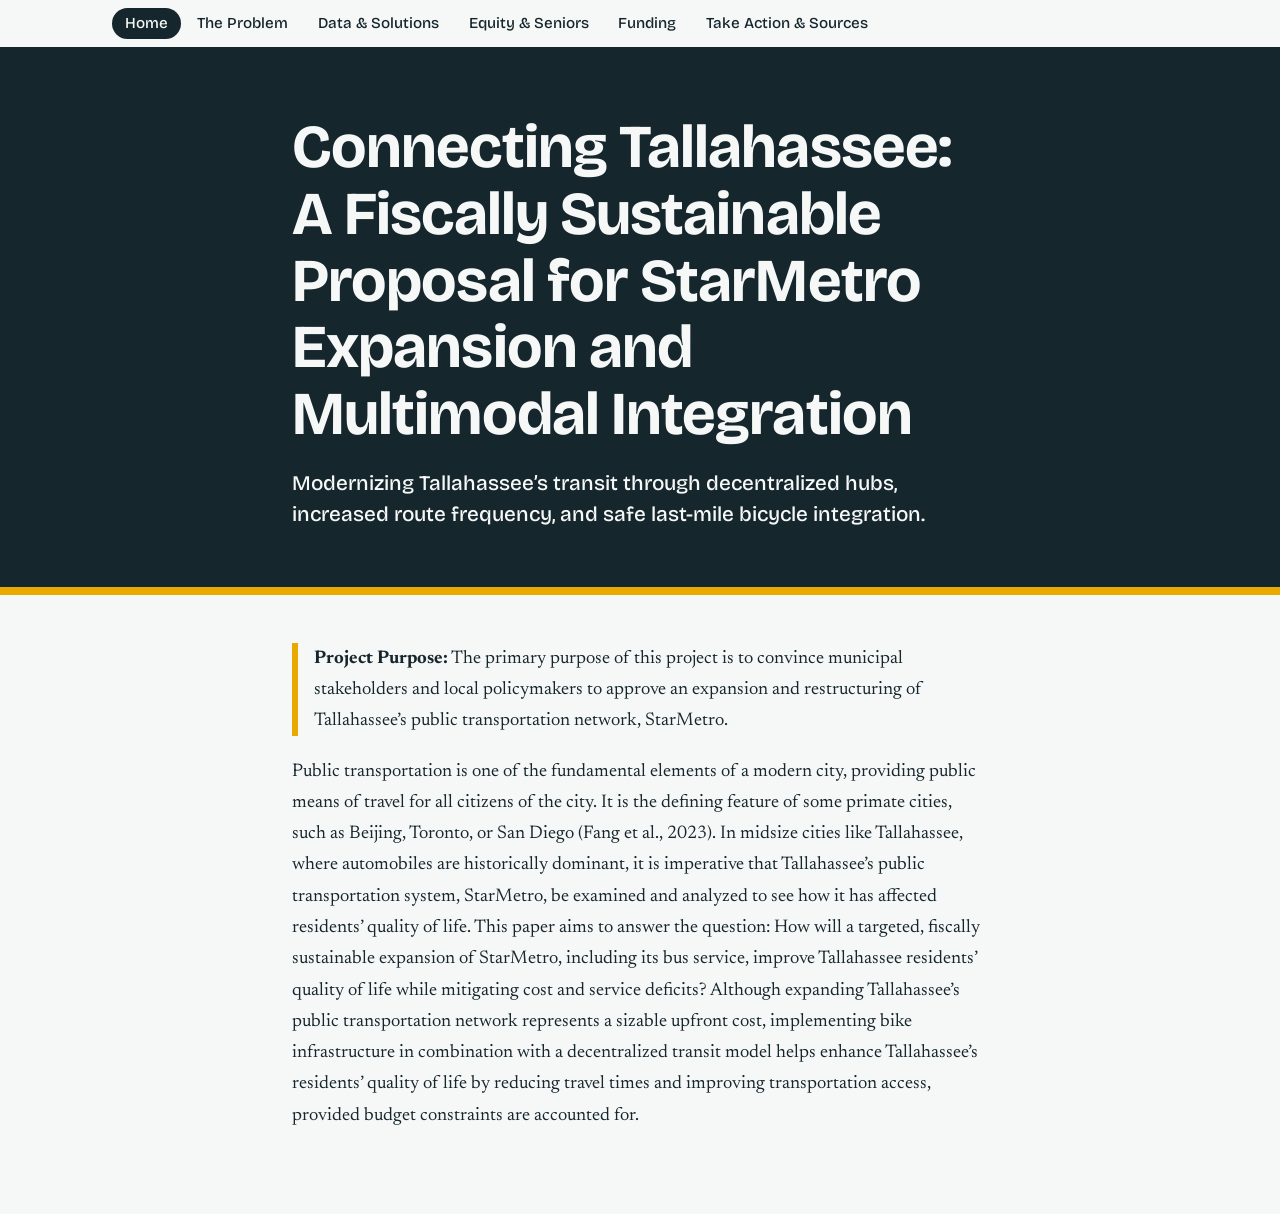
==== index.html @ 4a91e775 "Add files via upload" ====
<!DOCTYPE html>
<html lang="en"><head><meta charset="utf-8"><meta name="viewport" content="width=device-width, initial-scale=1">
<title>Home / Overview | Connecting Tallahassee</title>
<link href="https://fonts.googleapis.com/css2?family=Bricolage+Grotesque:wght@500;700&family=Newsreader:ital,opsz,wght@0,6..72,400;0,6..72,600;1,6..72,400&display=swap" rel="stylesheet">
<link rel="stylesheet" href="style.css"></head><body>
<a class="skip" href="#main">Skip to content</a>
<nav aria-label="Main"><ul><li><a href="index.html" aria-current="page">Home</a></li><li><a href="problem.html">The Problem</a></li><li><a href="solutions.html">Data &amp; Solutions</a></li><li><a href="equity.html">Equity &amp; Seniors</a></li><li><a href="funding.html">Funding</a></li><li><a href="action.html">Take Action &amp; Sources</a></li></ul></nav>
<header class="hero"><div class="wrap"><h1>Connecting Tallahassee: A Fiscally Sustainable Proposal for StarMetro Expansion and Multimodal Integration</h1>
<p>Modernizing Tallahassee’s transit through decentralized hubs, increased route frequency, and safe last-mile bicycle integration.</p></div></header><main id="main"><div class="wrap"><p class="lead"><b>Project Purpose:</b> The primary purpose of this project is to convince municipal stakeholders and local policymakers to approve an expansion and restructuring of Tallahassee’s public transportation network, StarMetro.</p><p>Public transportation is one of the fundamental elements of a modern city, providing public means of travel for all citizens of the city. It is the defining feature of some primate cities, such as Beijing, Toronto, or San Diego (Fang et al., 2023). In midsize cities like Tallahassee, where automobiles are historically dominant, it is imperative that Tallahassee’s public transportation system, StarMetro, be examined and analyzed to see how it has affected residents’ quality of life. This paper aims to answer the question: How will a targeted, fiscally sustainable expansion of StarMetro, including its bus service, improve Tallahassee residents’ quality of life while mitigating cost and service deficits? Although expanding Tallahassee’s public transportation network represents a sizable upfront cost, implementing bike infrastructure in combination with a decentralized transit model helps enhance Tallahassee’s residents’ quality of life by reducing travel times and improving transportation access, provided budget constraints are accounted for.</p></div></main>
</body></html>
---- style.css ----
:root{--ink:#16262d;--paper:#f6f8f7;--panel:#e8efee;--teal:#0b7a82;--gold:#e9a900;--muted:#4d6068;--line:#c5d2d0;
--head:"Bricolage Grotesque","Trebuchet MS",system-ui,sans-serif;--body:"Newsreader",Georgia,"Times New Roman",serif}
@media (prefers-color-scheme:dark){:root{--ink:#e8f0ef;--paper:#0f1c21;--panel:#172a31;--teal:#4cc3cb;--gold:#f2bf2e;--muted:#a3b7bc;--line:#2b434b}}
*{box-sizing:border-box}
body{margin:0;background:var(--paper);color:var(--ink);font:1.15rem/1.7 var(--body)}
a{color:var(--teal)}
a:focus-visible{outline:3px solid var(--gold);outline-offset:3px}
.skip{position:absolute;left:-999px}.skip:focus{left:1rem;top:1rem;background:var(--gold);color:#16262d;padding:.5rem 1rem;z-index:20}
nav{position:sticky;top:0;z-index:10;background:var(--paper);border-bottom:3px solid var(--ink)}
nav ul{display:flex;gap:.25rem;list-style:none;margin:0 auto;padding:.5rem 1rem;max-width:68rem;overflow-x:auto}
nav a{font:500 .95rem var(--head);color:var(--ink);text-decoration:none;padding:.4rem .8rem;border-radius:2rem;white-space:nowrap;display:block}
nav a:hover{background:var(--panel)}
nav a[aria-current="page"]{background:var(--ink);color:var(--paper)}
.wrap{max-width:46rem;margin:0 auto;padding:0 1.25rem}
h1,h2{font-family:var(--head);line-height:1.1;margin:0 0 1.25rem;letter-spacing:-.015em}
h1{font-size:clamp(2rem,5vw,3.2rem)}
h2{font-size:clamp(1.4rem,3vw,1.9rem);font-weight:500;color:var(--muted)}
.hero{background:var(--ink);color:var(--paper);padding:4rem 0 3.5rem;border-bottom:8px solid var(--gold)}
.hero h1{font-size:clamp(2.2rem,5.5vw,3.8rem)}
.hero p{font:500 1.3rem/1.5 var(--head);margin:0;max-width:40rem}
main{padding:3rem 0 4rem}
main p{margin:0 0 1.2rem}
.lead{border-left:6px solid var(--gold);padding-left:1rem}
ol.refs{padding-left:1.2rem}ol.refs li{margin-bottom:1rem;overflow-wrap:anywhere}
hr{border:0;border-top:1px solid var(--line);margin:3rem 0}
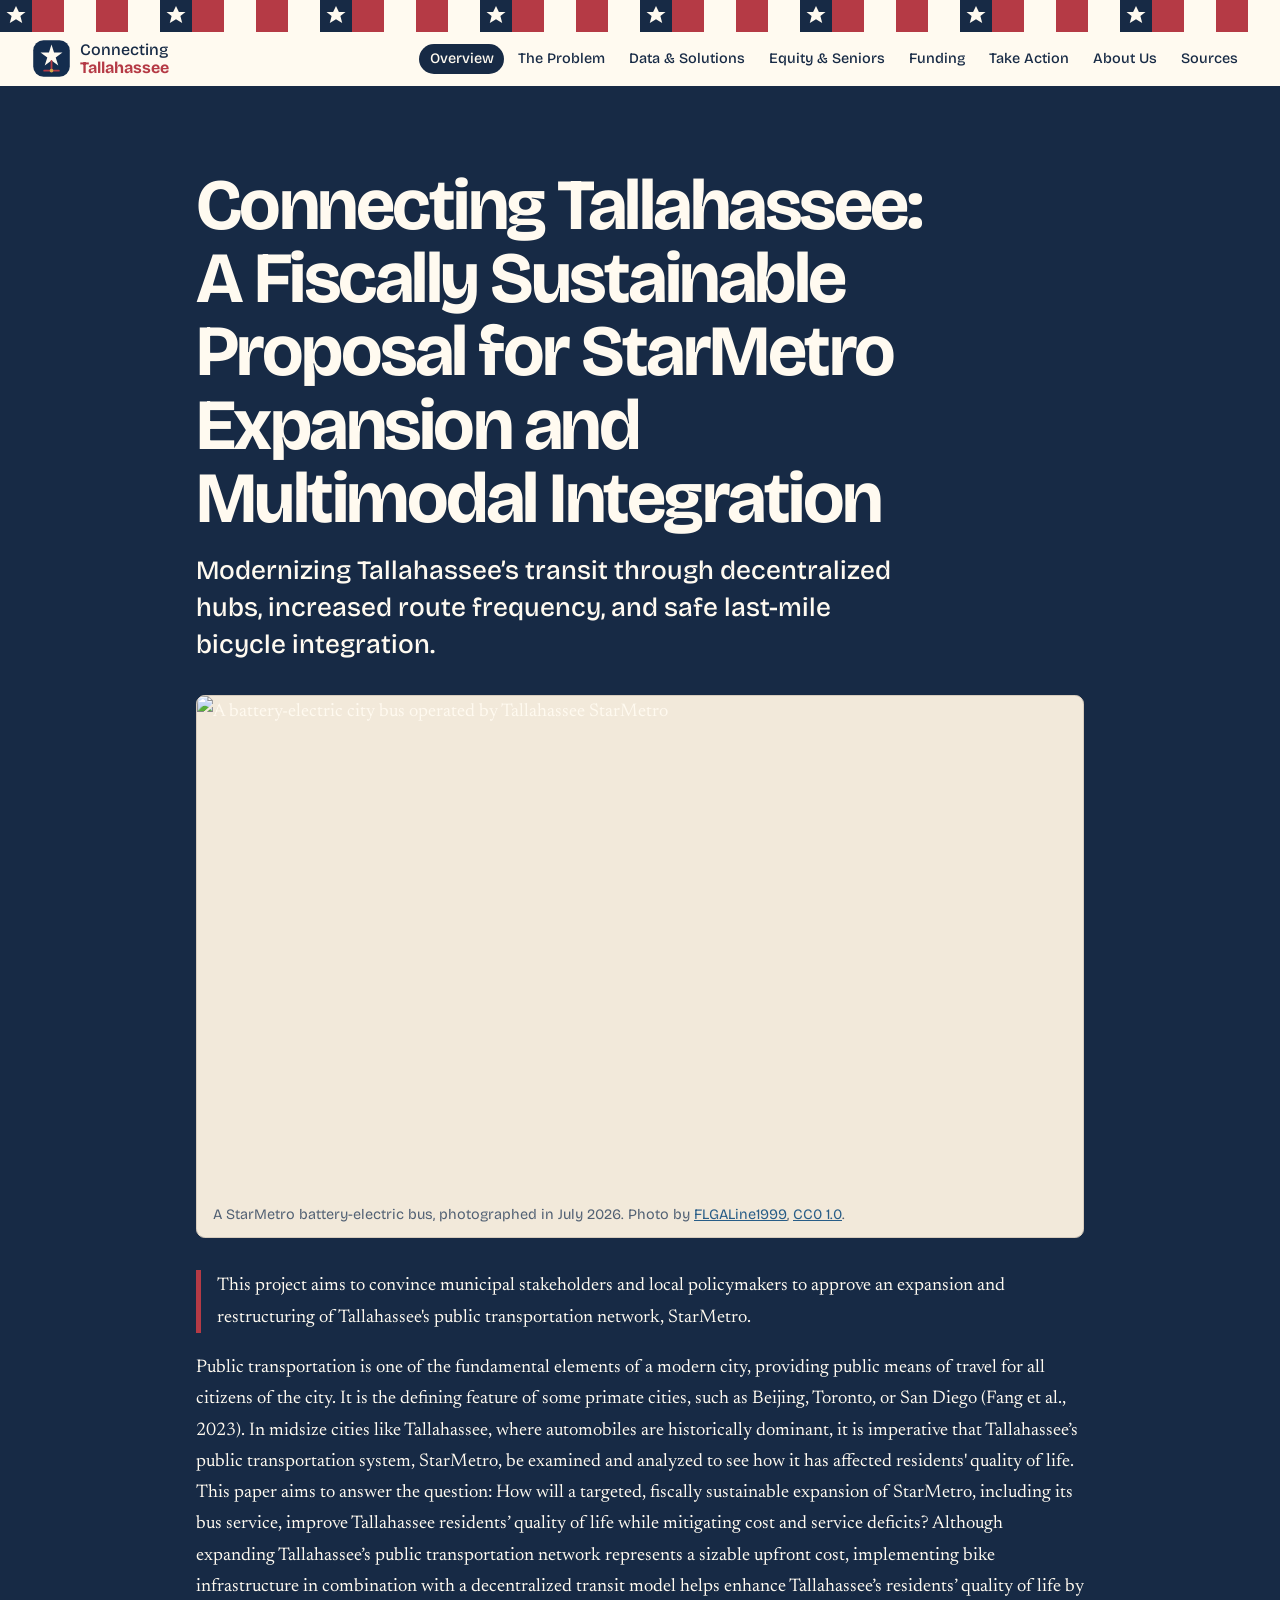
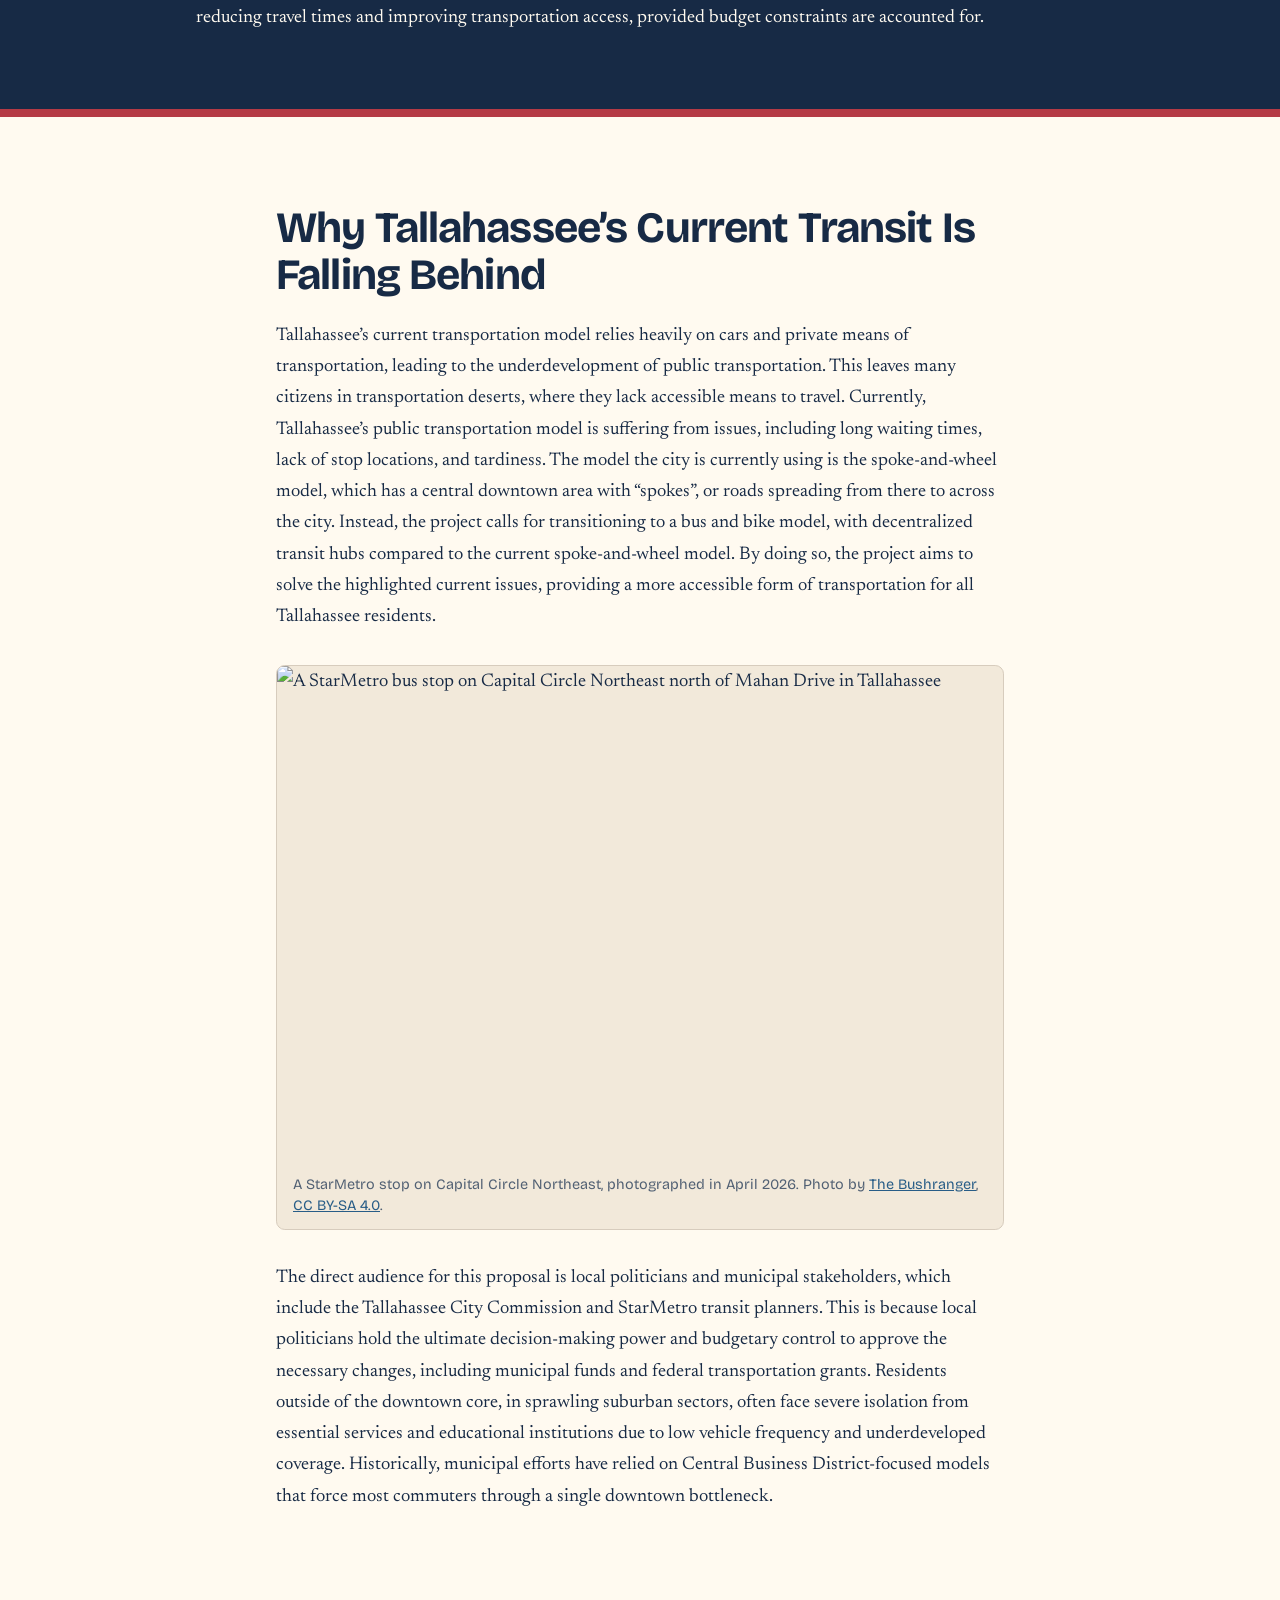
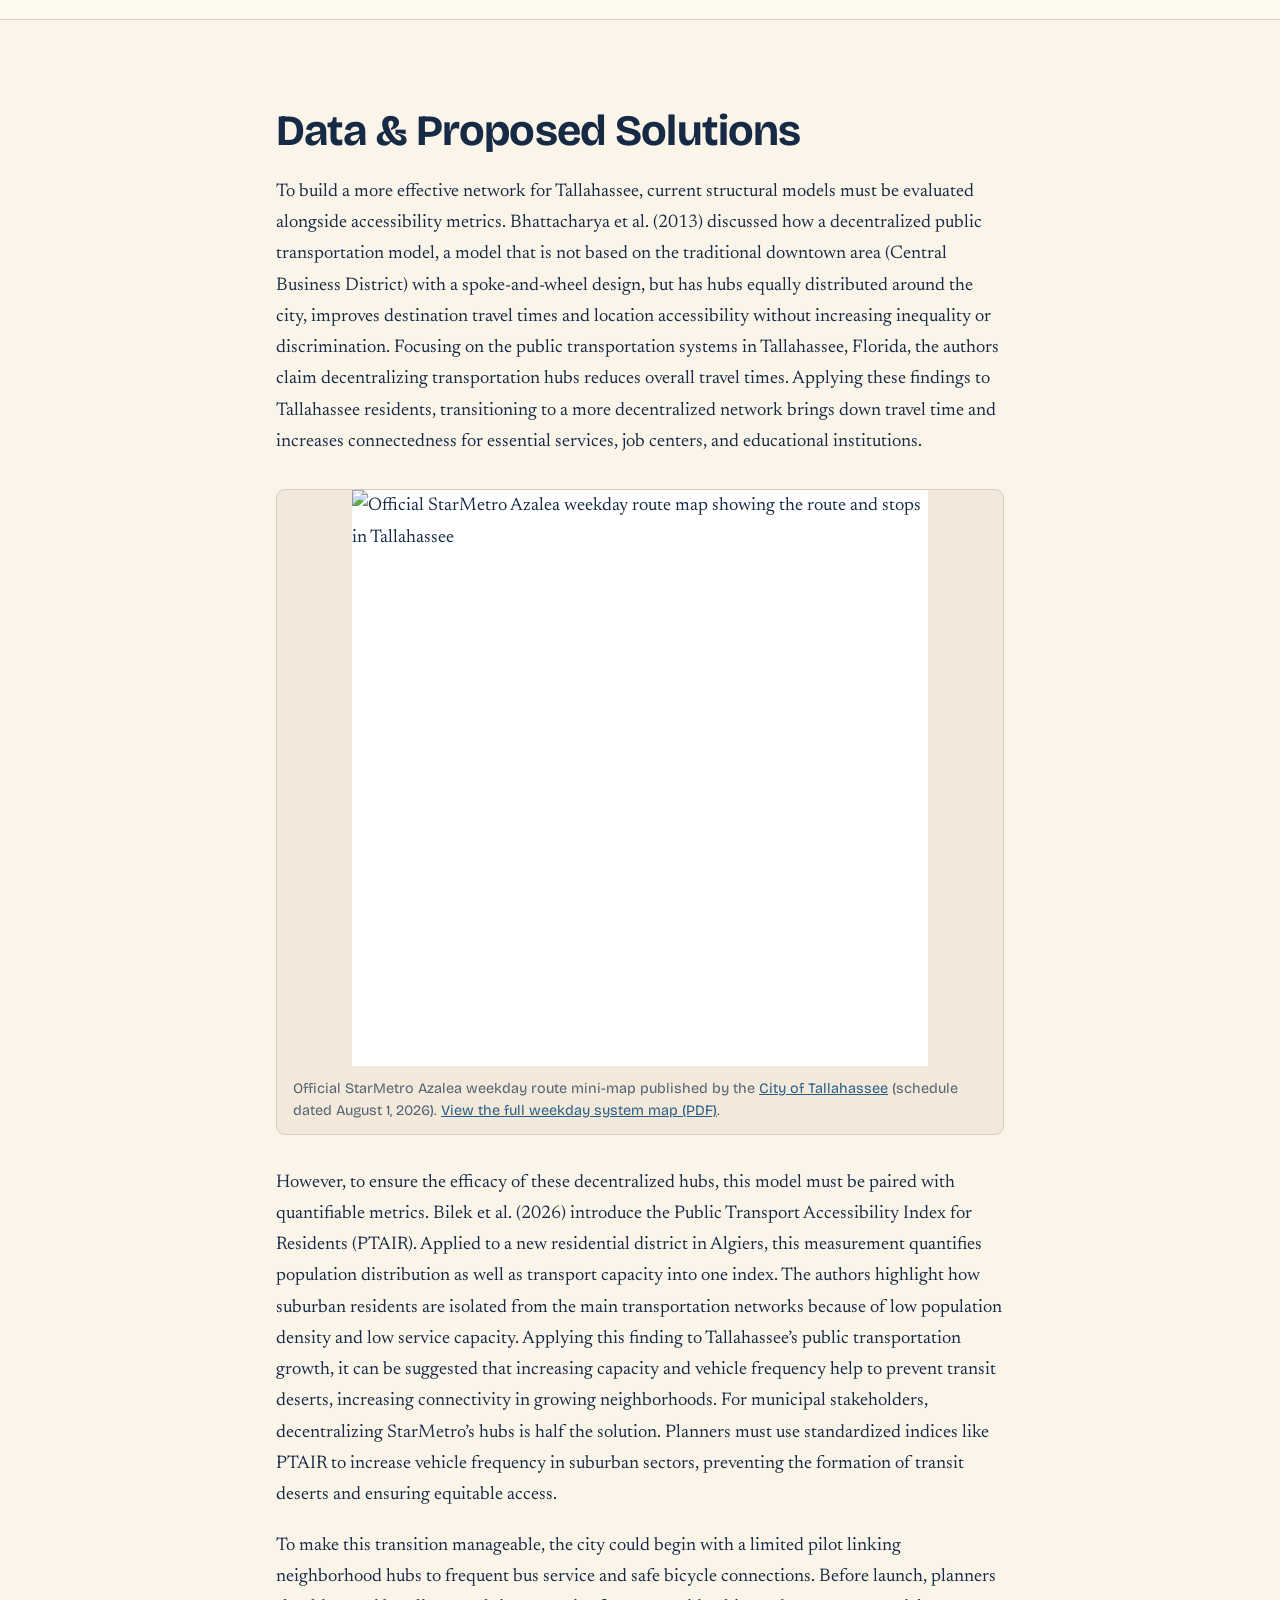
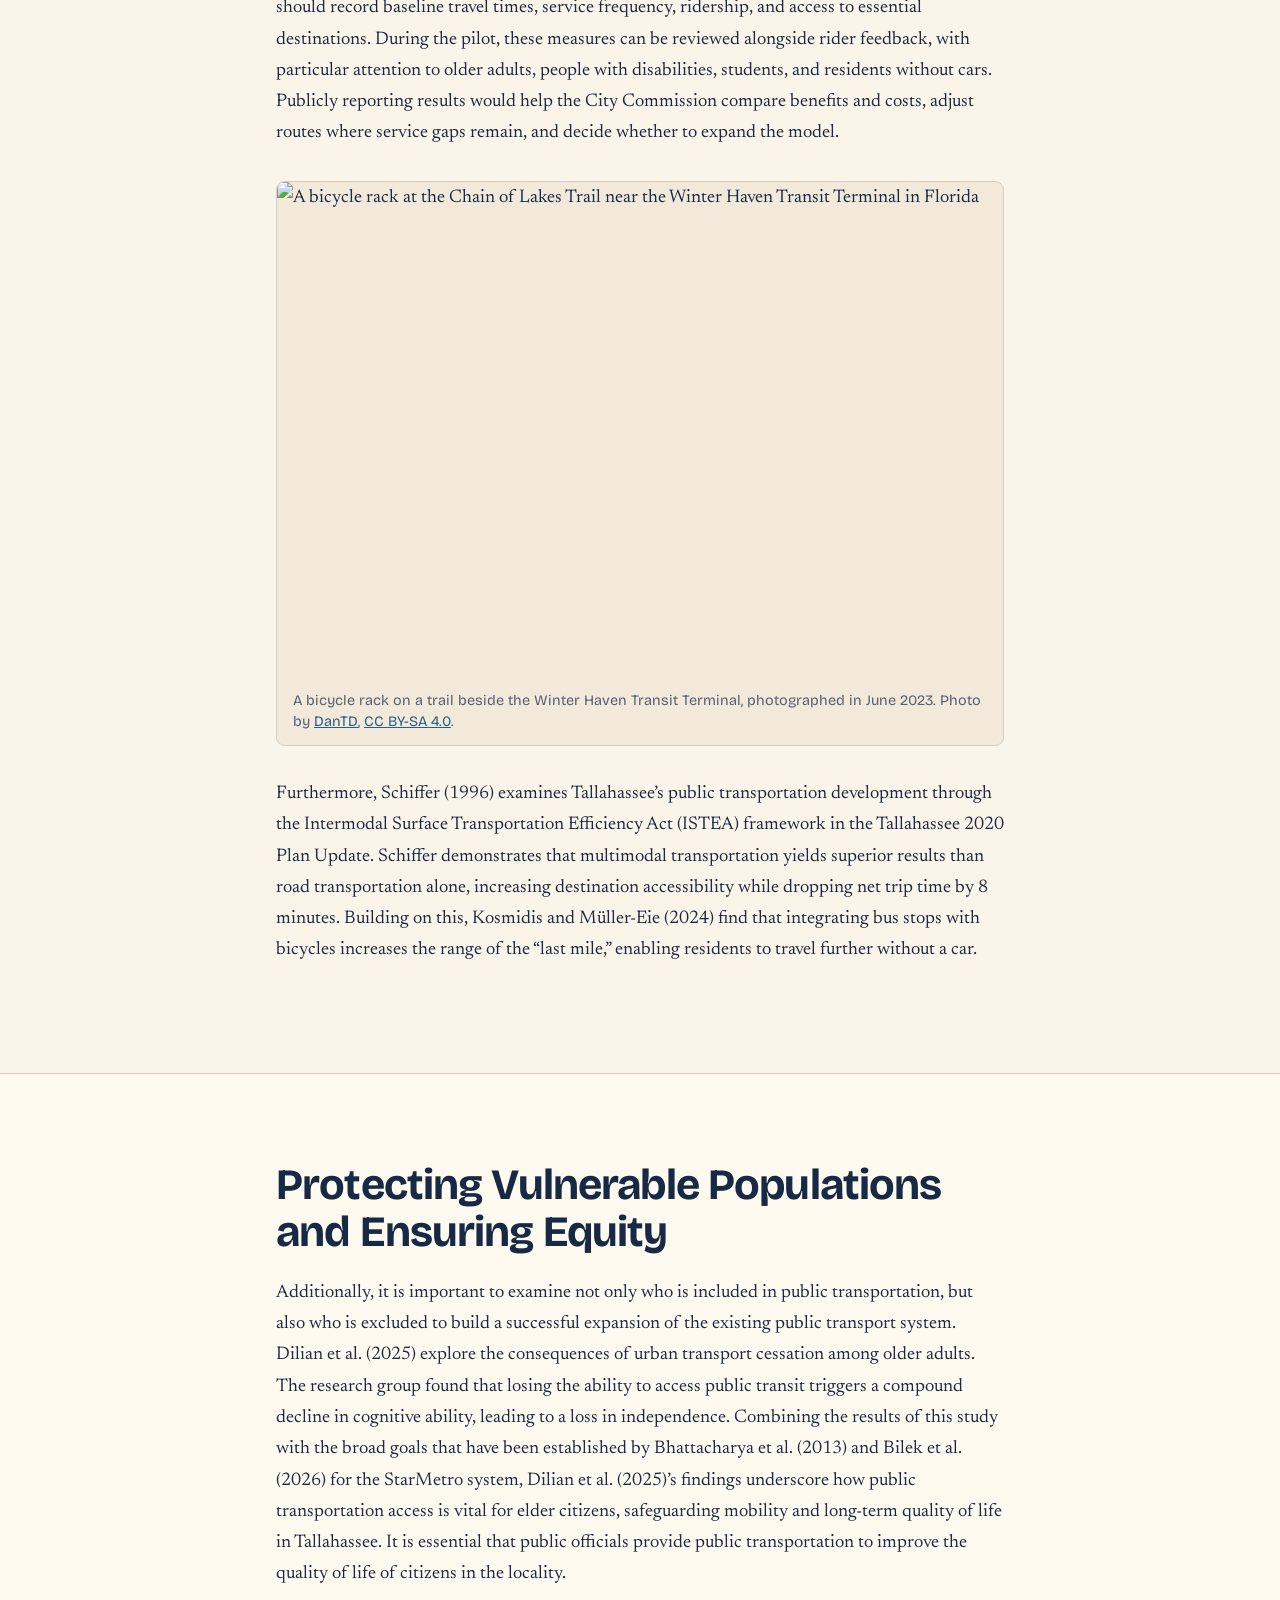
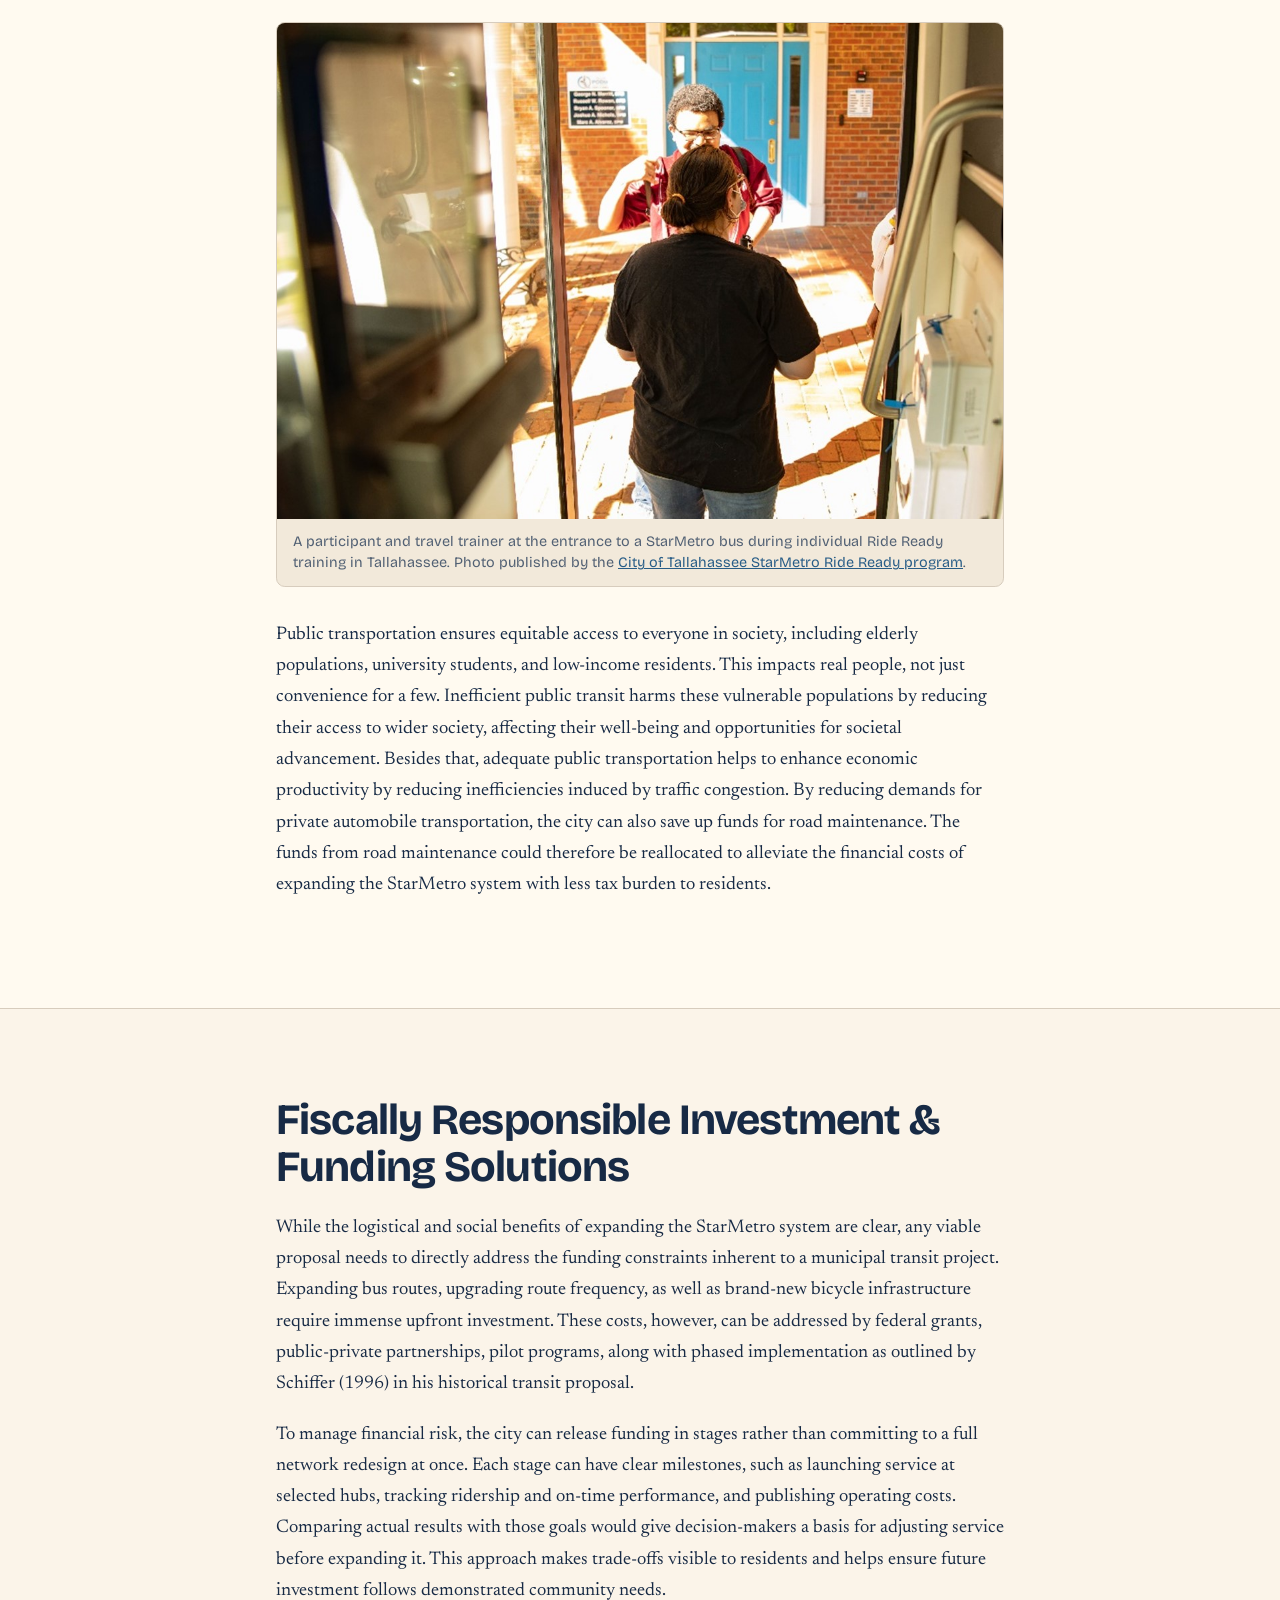
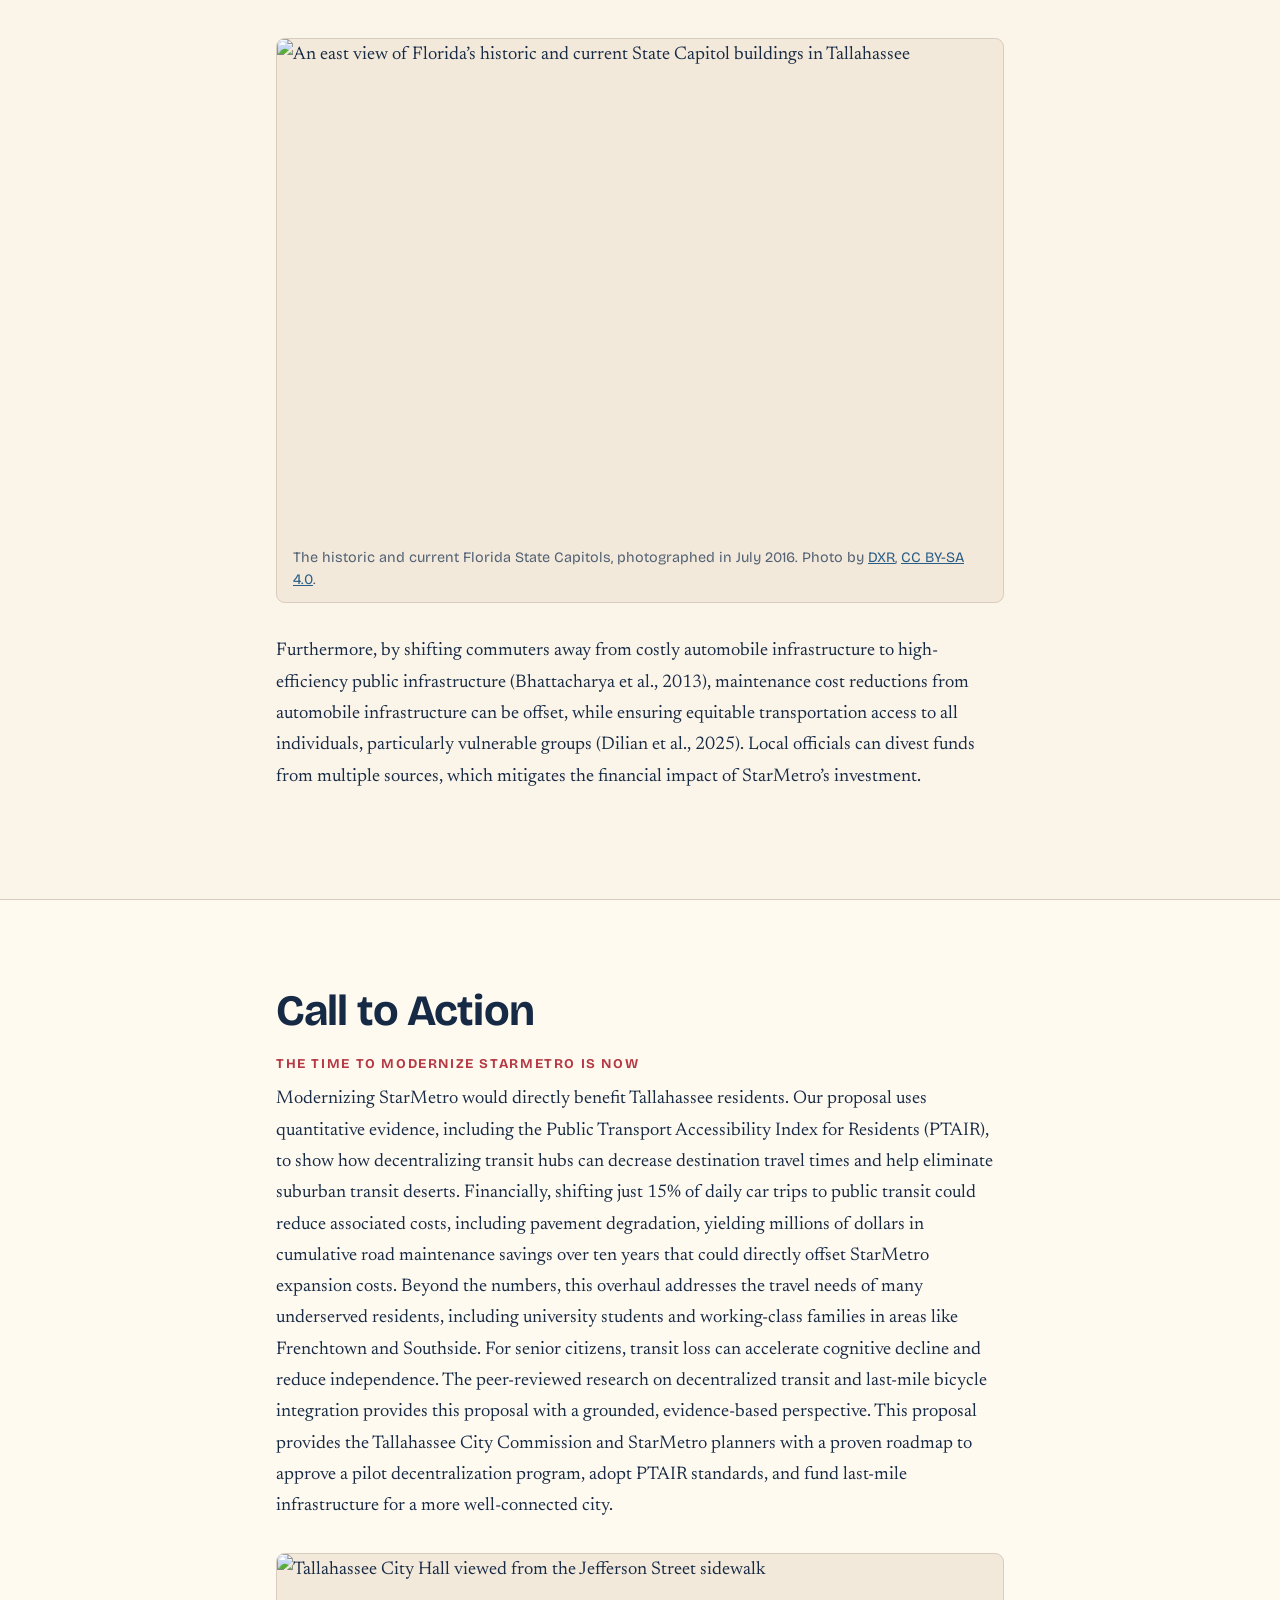
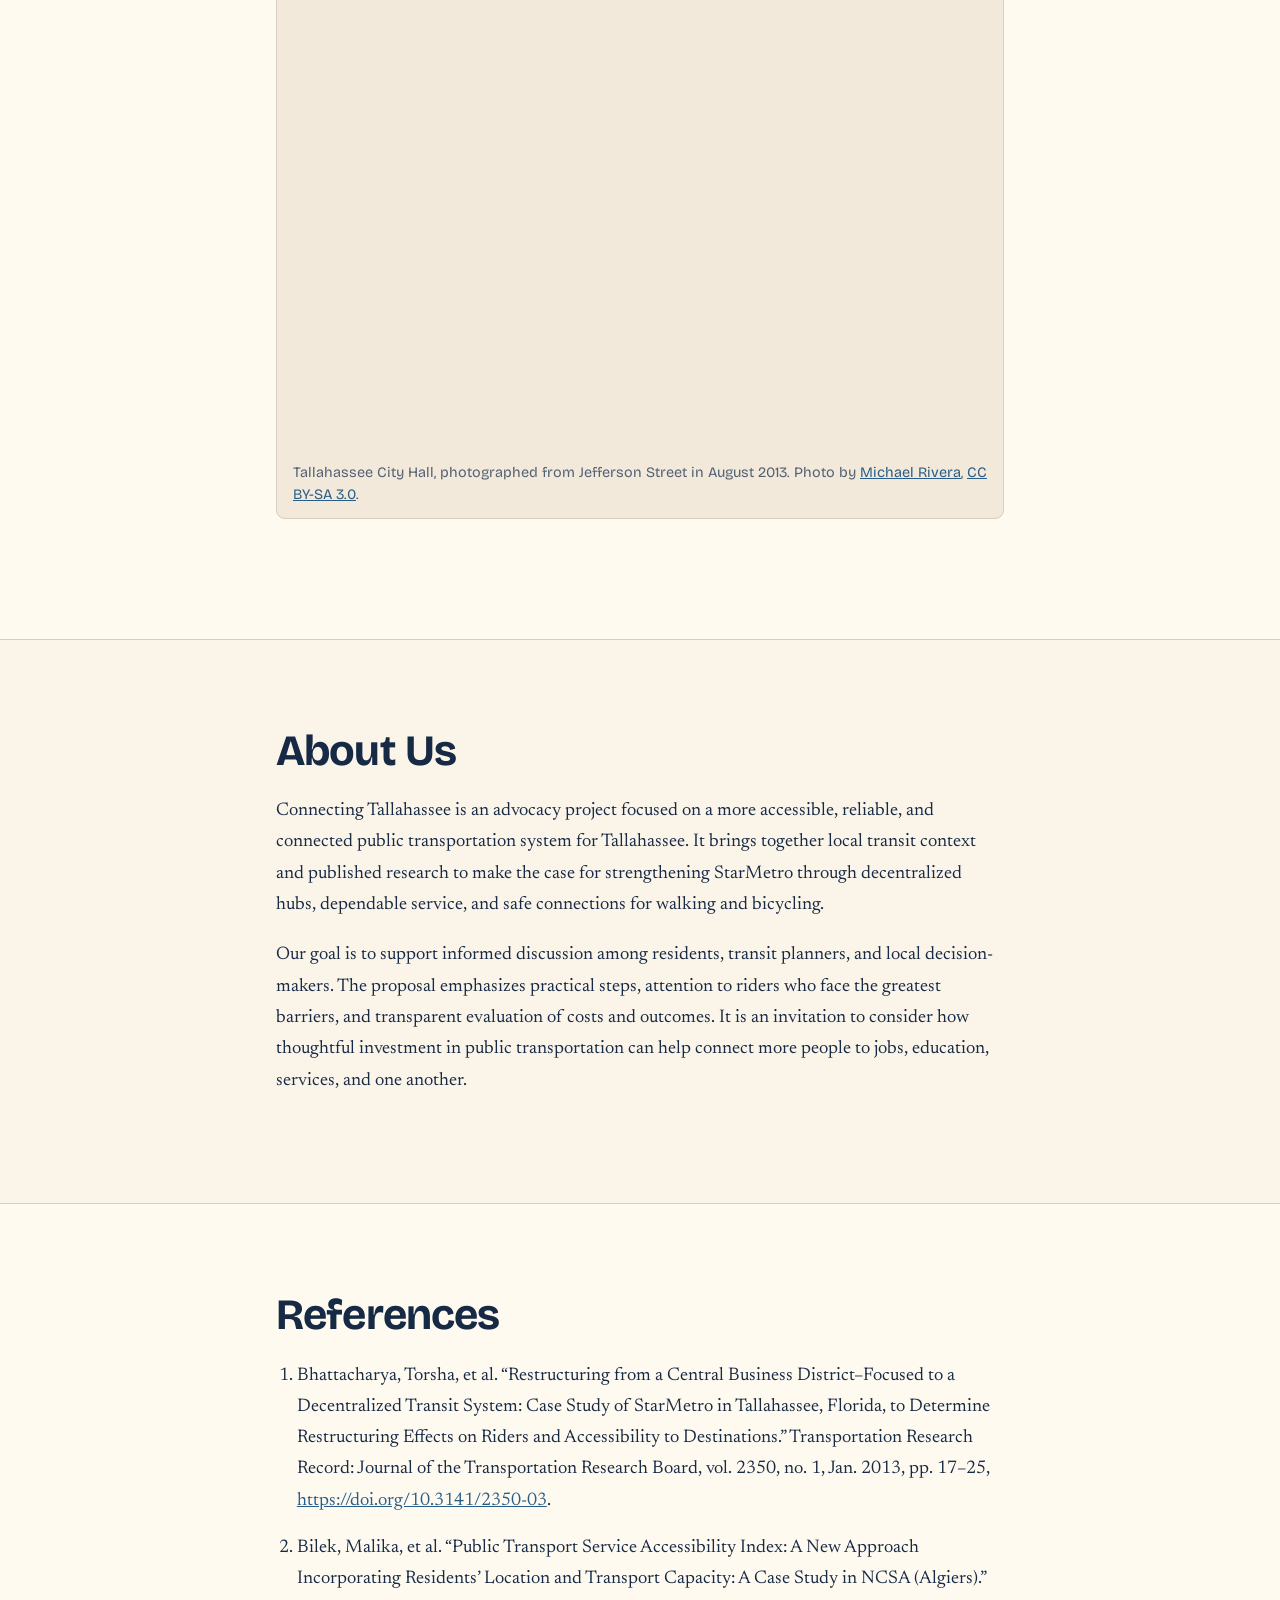
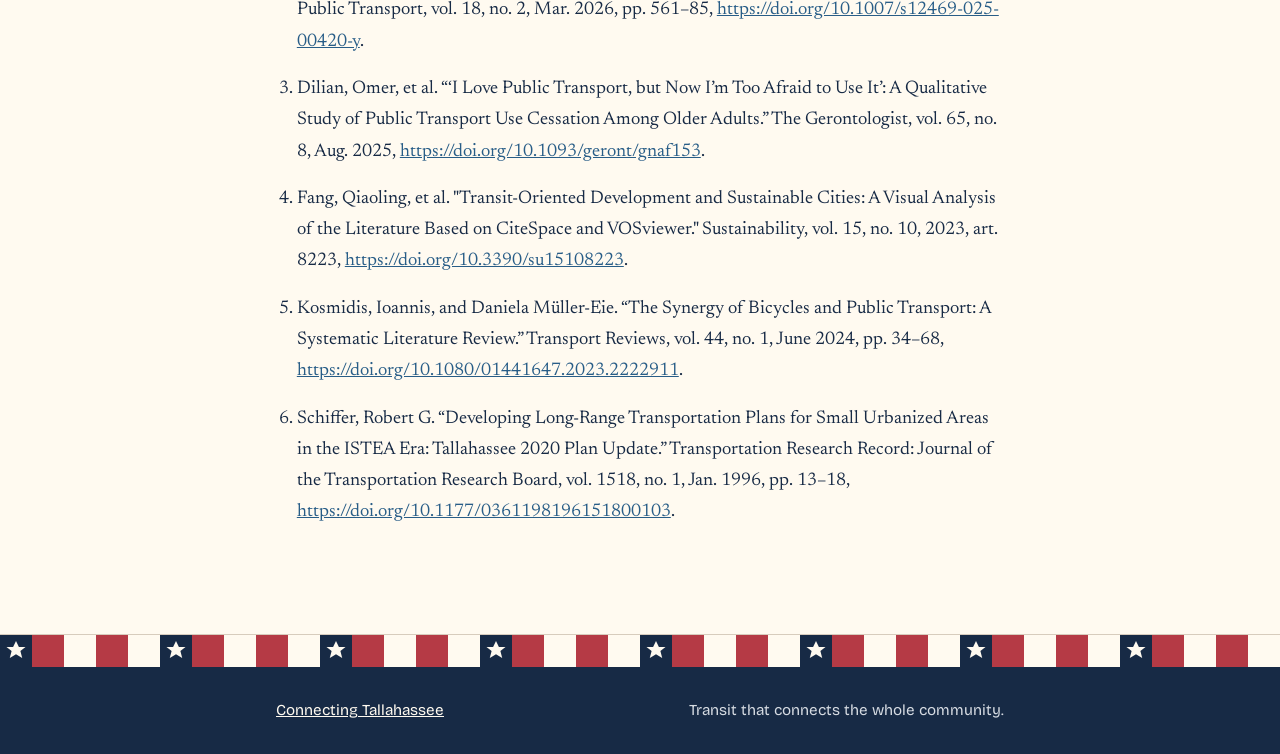
==== commit fa7715df: "Add files via upload" ====
--- a/index.html
+++ b/index.html
@@ -1,10 +1,129 @@
-<!DOCTYPE html>
-<html lang="en"><head><meta charset="utf-8"><meta name="viewport" content="width=device-width, initial-scale=1">
-<title>Home / Overview | Connecting Tallahassee</title>
-<link href="https://fonts.googleapis.com/css2?family=Bricolage+Grotesque:wght@500;700&family=Newsreader:ital,opsz,wght@0,6..72,400;0,6..72,600;1,6..72,400&display=swap" rel="stylesheet">
-<link rel="stylesheet" href="style.css"></head><body>
-<a class="skip" href="#main">Skip to content</a>
-<nav aria-label="Main"><ul><li><a href="index.html" aria-current="page">Home</a></li><li><a href="problem.html">The Problem</a></li><li><a href="solutions.html">Data &amp; Solutions</a></li><li><a href="equity.html">Equity &amp; Seniors</a></li><li><a href="funding.html">Funding</a></li><li><a href="action.html">Take Action &amp; Sources</a></li></ul></nav>
-<header class="hero"><div class="wrap"><h1>Connecting Tallahassee: A Fiscally Sustainable Proposal for StarMetro Expansion and Multimodal Integration</h1>
-<p>Modernizing Tallahassee’s transit through decentralized hubs, increased route frequency, and safe last-mile bicycle integration.</p></div></header><main id="main"><div class="wrap"><p class="lead"><b>Project Purpose:</b> The primary purpose of this project is to convince municipal stakeholders and local policymakers to approve an expansion and restructuring of Tallahassee’s public transportation network, StarMetro.</p><p>Public transportation is one of the fundamental elements of a modern city, providing public means of travel for all citizens of the city. It is the defining feature of some primate cities, such as Beijing, Toronto, or San Diego (Fang et al., 2023). In midsize cities like Tallahassee, where automobiles are historically dominant, it is imperative that Tallahassee’s public transportation system, StarMetro, be examined and analyzed to see how it has affected residents’ quality of life. This paper aims to answer the question: How will a targeted, fiscally sustainable expansion of StarMetro, including its bus service, improve Tallahassee residents’ quality of life while mitigating cost and service deficits? Although expanding Tallahassee’s public transportation network represents a sizable upfront cost, implementing bike infrastructure in combination with a decentralized transit model helps enhance Tallahassee’s residents’ quality of life by reducing travel times and improving transportation access, provided budget constraints are accounted for.</p></div></main>
-</body></html>+<!DOCTYPE html>
+<html lang="en">
+<head>
+<meta charset="utf-8">
+<meta name="viewport" content="width=device-width, initial-scale=1">
+<meta name="theme-color" content="#142d4e">
+<title>Connecting Tallahassee | A Better StarMetro</title>
+<link href="https://fonts.googleapis.com/css2?family=Bricolage+Grotesque:wght@500;700&family=Newsreader:ital,opsz,wght@0,6..72,400;0,6..72,600;1,6..72,400&display=swap" rel="stylesheet">
+<link rel="icon" href="brand-logo.svg" type="image/svg+xml">
+<link rel="stylesheet" href="style.css">
+<script src="site.js" defer></script>
+</head>
+<body>
+<a class="skip" href="#overview">Skip to content</a>
+<div class="patriotic-ribbon" aria-hidden="true"></div>
+<nav class="site-nav" aria-label="Main navigation">
+<a class="brand-link" href="#overview"><img src="brand-logo.svg" alt=""><span>Connecting <b>Tallahassee</b></span></a>
+<ul>
+<li><a href="#overview" aria-current="location">Overview</a></li>
+<li><a href="#problem">The Problem</a></li>
+<li><a href="#solutions">Data &amp; Solutions</a></li>
+<li><a href="#equity">Equity &amp; Seniors</a></li>
+<li><a href="#funding">Funding</a></li>
+<li><a href="#action">Take Action</a></li>
+<li><a href="#about">About Us</a></li>
+<li><a href="#sources">Sources</a></li>
+</ul>
+</nav>
+<header class="hero scroll-section" id="overview" tabindex="-1">
+<div class="wrap hero-content">
+<h1>Connecting Tallahassee: A Fiscally Sustainable Proposal for StarMetro Expansion and Multimodal Integration</h1>
+<p class="hero-subtitle">Modernizing Tallahassee’s transit through decentralized hubs, increased route frequency, and safe last-mile bicycle integration.</p>
+<figure class="transit-photo page-photo hero-photo">
+<img src="https://thumb.wikimedia.org/wikipedia/commons/thumb/5/59/Gillig_Low_Floor_BEV_-_Tallahassee_StarMetro_-_2507.jpg/1280px-Gillig_Low_Floor_BEV_-_Tallahassee_StarMetro_-_2507.jpg" alt="A battery-electric city bus operated by Tallahassee StarMetro" width="1200" height="900" fetchpriority="high" decoding="async">
+<figcaption>A StarMetro battery-electric bus, photographed in July 2026. Photo by <a href="https://commons.wikimedia.org/wiki/File:Gillig_Low_Floor_BEV_-_Tallahassee_StarMetro_-_2507.jpg">FLGALine1999</a>, <a href="https://creativecommons.org/publicdomain/zero/1.0/">CC0 1.0</a>.</figcaption>
+</figure>
+<p class="lead">This project aims to convince municipal stakeholders and local policymakers to approve an expansion and restructuring of Tallahassee's public transportation network, StarMetro.</p>
+<p>Public transportation is one of the fundamental elements of a modern city, providing public means of travel for all citizens of the city. It is the defining feature of some primate cities, such as Beijing, Toronto, or San Diego (Fang et al., 2023). In midsize cities like Tallahassee, where automobiles are historically dominant, it is imperative that Tallahassee’s public transportation system, StarMetro, be examined and analyzed to see how it has affected residents' quality of life. This paper aims to answer the question: How will a targeted, fiscally sustainable expansion of StarMetro, including its bus service, improve Tallahassee residents’ quality of life while mitigating cost and service deficits? Although expanding Tallahassee’s public transportation network represents a sizable upfront cost, implementing bike infrastructure in combination with a decentralized transit model helps enhance Tallahassee’s residents’ quality of life by reducing travel times and improving transportation access, provided budget constraints are accounted for.</p>
+</div>
+</header>
+<main>
+<section class="page-section scroll-section" id="problem" aria-labelledby="problem-title" tabindex="-1">
+<div class="wrap">
+<h2 id="problem-title">Why Tallahassee’s Current Transit Is Falling Behind</h2>
+<p>Tallahassee’s current transportation model relies heavily on cars and private means of transportation, leading to the underdevelopment of public transportation. This leaves many citizens in transportation deserts, where they lack accessible means to travel. Currently, Tallahassee’s public transportation model is suffering from issues, including long waiting times, lack of stop locations, and tardiness. The model the city is currently using is the spoke-and-wheel model, which has a central downtown area with “spokes”, or roads spreading from there to across the city. Instead, the project calls for transitioning to a bus and bike model, with decentralized transit hubs compared to the current spoke-and-wheel model. By doing so, the project aims to solve the highlighted current issues, providing a more accessible form of transportation for all Tallahassee residents.</p>
+<figure class="transit-photo page-photo">
+<img src="https://thumb.wikimedia.org/wikipedia/commons/thumb/0/0c/Bus_stop_on_Capital_Circle_NE_north_of_Mahan_Drive%2C_Tallahassee.jpg/1280px-Bus_stop_on_Capital_Circle_NE_north_of_Mahan_Drive%2C_Tallahassee.jpg" alt="A StarMetro bus stop on Capital Circle Northeast north of Mahan Drive in Tallahassee" width="1100" height="825" loading="lazy" decoding="async">
+<figcaption>A StarMetro stop on Capital Circle Northeast, photographed in April 2026. Photo by <a href="https://commons.wikimedia.org/wiki/File:Bus_stop_on_Capital_Circle_NE_north_of_Mahan_Drive,_Tallahassee.jpg">The Bushranger</a>, <a href="https://creativecommons.org/licenses/by-sa/4.0/">CC BY-SA 4.0</a>.</figcaption>
+</figure>
+<p>The direct audience for this proposal is local politicians and municipal stakeholders, which include the Tallahassee City Commission and StarMetro transit planners. This is because local politicians hold the ultimate decision-making power and budgetary control to approve the necessary changes, including municipal funds and federal transportation grants. Residents outside of the downtown core, in sprawling suburban sectors, often face severe isolation from essential services and educational institutions due to low vehicle frequency and underdeveloped coverage. Historically, municipal efforts have relied on Central Business District-focused models that force most commuters through a single downtown bottleneck.</p>
+</div>
+</section>
+<section class="page-section scroll-section" id="solutions" aria-labelledby="solutions-title" tabindex="-1">
+<div class="wrap">
+<h2 id="solutions-title">Data &amp; Proposed Solutions</h2>
+<p>To build a more effective network for Tallahassee, current structural models must be evaluated alongside accessibility metrics. Bhattacharya et al. (2013) discussed how a decentralized public transportation model, a model that is not based on the traditional downtown area (Central Business District) with a spoke-and-wheel design, but has hubs equally distributed around the city, improves destination travel times and location accessibility without increasing inequality or discrimination. Focusing on the public transportation systems in Tallahassee, Florida, the authors claim decentralizing transportation hubs reduces overall travel times. Applying these findings to Tallahassee residents, transitioning to a more decentralized network brings down travel time and increases connectedness for essential services, job centers, and educational institutions.</p>
+<figure class="route-map">
+<img src="https://www.talgov.com/Uploads/Public/Images/starmetro/minimap-A-20260801.png" alt="Official StarMetro Azalea weekday route map showing the route and stops in Tallahassee" width="400" height="400" loading="lazy" decoding="async">
+<figcaption>Official StarMetro Azalea weekday route mini-map published by the <a href="https://www.talgov.com/starmetro/starmetro-routes">City of Tallahassee</a> (schedule dated August 1, 2026). <a href="https://www.talgov.com/Uploads/Public/Documents/starmetro/20260801/mf-system.pdf">View the full weekday system map (PDF)</a>.</figcaption>
+</figure>
+<p>However, to ensure the efficacy of these decentralized hubs, this model must be paired with quantifiable metrics. Bilek et al. (2026) introduce the Public Transport Accessibility Index for Residents (PTAIR). Applied to a new residential district in Algiers, this measurement quantifies population distribution as well as transport capacity into one index. The authors highlight how suburban residents are isolated from the main transportation networks because of low population density and low service capacity. Applying this finding to Tallahassee’s public transportation growth, it can be suggested that increasing capacity and vehicle frequency help to prevent transit deserts, increasing connectivity in growing neighborhoods. For municipal stakeholders, decentralizing StarMetro’s hubs is half the solution. Planners must use standardized indices like PTAIR to increase vehicle frequency in suburban sectors, preventing the formation of transit deserts and ensuring equitable access.</p>
+<p>To make this transition manageable, the city could begin with a limited pilot linking neighborhood hubs to frequent bus service and safe bicycle connections. Before launch, planners should record baseline travel times, service frequency, ridership, and access to essential destinations. During the pilot, these measures can be reviewed alongside rider feedback, with particular attention to older adults, people with disabilities, students, and residents without cars. Publicly reporting results would help the City Commission compare benefits and costs, adjust routes where service gaps remain, and decide whether to expand the model.</p>
+<figure class="transit-photo page-photo">
+<img src="https://thumb.wikimedia.org/wikipedia/commons/thumb/f/fd/Avenue_F_Bike_Rack_on_CoL_Trail%3B_Winter_Haven_Transit_Terminal.jpg/1280px-Avenue_F_Bike_Rack_on_CoL_Trail%3B_Winter_Haven_Transit_Terminal.jpg" alt="A bicycle rack at the Chain of Lakes Trail near the Winter Haven Transit Terminal in Florida" width="1100" height="825" loading="lazy" decoding="async">
+<figcaption>A bicycle rack on a trail beside the Winter Haven Transit Terminal, photographed in June 2023. Photo by <a href="https://commons.wikimedia.org/wiki/File:Avenue_F_Bike_Rack_on_CoL_Trail;_Winter_Haven_Transit_Terminal.jpg">DanTD</a>, <a href="https://creativecommons.org/licenses/by-sa/4.0/">CC BY-SA 4.0</a>.</figcaption>
+</figure>
+<p>Furthermore, Schiffer (1996) examines Tallahassee’s public transportation development through the Intermodal Surface Transportation Efficiency Act (ISTEA) framework in the Tallahassee 2020 Plan Update. Schiffer demonstrates that multimodal transportation yields superior results than road transportation alone, increasing destination accessibility while dropping net trip time by 8 minutes. Building on this, Kosmidis and Müller-Eie (2024) find that integrating bus stops with bicycles increases the range of the “last mile,” enabling residents to travel further without a car.</p>
+</div>
+</section>
+<section class="page-section scroll-section" id="equity" aria-labelledby="equity-title" tabindex="-1">
+<div class="wrap">
+<h2 id="equity-title">Protecting Vulnerable Populations and Ensuring Equity</h2>
+<p>Additionally, it is important to examine not only who is included in public transportation, but also who is excluded to build a successful expansion of the existing public transport system. Dilian et al. (2025) explore the consequences of urban transport cessation among older adults. The research group found that losing the ability to access public transit triggers a compound decline in cognitive ability, leading to a loss in independence. Combining the results of this study with the broad goals that have been established by Bhattacharya et al. (2013) and Bilek et al. (2026) for the StarMetro system, Dilian et al. (2025)’s findings underscore how public transportation access is vital for elder citizens, safeguarding mobility and long-term quality of life in Tallahassee. It is essential that public officials provide public transportation to improve the quality of life of citizens in the locality.</p>
+<figure class="transit-photo page-photo">
+<img src="ride-ready-tallahassee.jpg" alt="A StarMetro travel trainer assisting a participant at the entrance to a bus during individual Ride Ready travel training in Tallahassee" width="1503" height="743" loading="lazy" decoding="async">
+<figcaption>A participant and travel trainer at the entrance to a StarMetro bus during individual Ride Ready training in Tallahassee. Photo published by the <a href="https://www.talgov.com/rideready">City of Tallahassee StarMetro Ride Ready program</a>.</figcaption>
+</figure>
+<p>Public transportation ensures equitable access to everyone in society, including elderly populations, university students, and low-income residents. This impacts real people, not just convenience for a few. Inefficient public transit harms these vulnerable populations by reducing their access to wider society, affecting their well-being and opportunities for societal advancement. Besides that, adequate public transportation helps to enhance economic productivity by reducing inefficiencies induced by traffic congestion. By reducing demands for private automobile transportation, the city can also save up funds for road maintenance. The funds from road maintenance could therefore be reallocated to alleviate the financial costs of expanding the StarMetro system with less tax burden to residents.</p>
+</div>
+</section>
+<section class="page-section scroll-section" id="funding" aria-labelledby="funding-title" tabindex="-1">
+<div class="wrap">
+<h2 id="funding-title">Fiscally Responsible Investment &amp; Funding Solutions</h2>
+<p>While the logistical and social benefits of expanding the StarMetro system are clear, any viable proposal needs to directly address the funding constraints inherent to a municipal transit project. Expanding bus routes, upgrading route frequency, as well as brand-new bicycle infrastructure require immense upfront investment. These costs, however, can be addressed by federal grants, public-private partnerships, pilot programs, along with phased implementation as outlined by Schiffer (1996) in his historical transit proposal.</p>
+<p>To manage financial risk, the city can release funding in stages rather than committing to a full network redesign at once. Each stage can have clear milestones, such as launching service at selected hubs, tracking ridership and on-time performance, and publishing operating costs. Comparing actual results with those goals would give decision-makers a basis for adjusting service before expanding it. This approach makes trade-offs visible to residents and helps ensure future investment follows demonstrated community needs.</p>
+<figure class="transit-photo page-photo">
+<img src="https://thumb.wikimedia.org/wikipedia/commons/thumb/e/e9/Old_and_New_Florida_State_Capitol%2C_Tallahassee%2C_East_view_20160711_1.jpg/1280px-Old_and_New_Florida_State_Capitol%2C_Tallahassee%2C_East_view_20160711_1.jpg" alt="An east view of Florida’s historic and current State Capitol buildings in Tallahassee" width="1100" height="1557" loading="lazy" decoding="async">
+<figcaption>The historic and current Florida State Capitols, photographed in July 2016. Photo by <a href="https://commons.wikimedia.org/wiki/File:Old_and_New_Florida_State_Capitol,_Tallahassee,_East_view_20160711_1.jpg">DXR</a>, <a href="https://creativecommons.org/licenses/by-sa/4.0/">CC BY-SA 4.0</a>.</figcaption>
+</figure>
+<p>Furthermore, by shifting commuters away from costly automobile infrastructure to high-efficiency public infrastructure (Bhattacharya et al., 2013), maintenance cost reductions from automobile infrastructure can be offset, while ensuring equitable transportation access to all individuals, particularly vulnerable groups (Dilian et al., 2025). Local officials can divest funds from multiple sources, which mitigates the financial impact of StarMetro’s investment.</p>
+</div>
+</section>
+<section class="page-section scroll-section" id="action" aria-labelledby="action-title" tabindex="-1">
+<div class="wrap">
+<h2 id="action-title">Call to Action</h2>
+<p class="section-kicker">The Time to Modernize StarMetro Is Now</p>
+<p>Modernizing StarMetro would directly benefit Tallahassee residents. Our proposal uses quantitative evidence, including the Public Transport Accessibility Index for Residents (PTAIR), to show how decentralizing transit hubs can decrease destination travel times and help eliminate suburban transit deserts. Financially, shifting just 15% of daily car trips to public transit could reduce associated costs, including pavement degradation, yielding millions of dollars in cumulative road maintenance savings over ten years that could directly offset StarMetro expansion costs. Beyond the numbers, this overhaul addresses the travel needs of many underserved residents, including university students and working-class families in areas like Frenchtown and Southside. For senior citizens, transit loss can accelerate cognitive decline and reduce independence. The peer-reviewed research on decentralized transit and last-mile bicycle integration provides this proposal with a grounded, evidence-based perspective. This proposal provides the Tallahassee City Commission and StarMetro planners with a proven roadmap to approve a pilot decentralization program, adopt PTAIR standards, and fund last-mile infrastructure for a more well-connected city.</p>
+<figure class="transit-photo page-photo">
+<img src="https://thumb.wikimedia.org/wikipedia/commons/thumb/3/33/Tallahassee_City_Hall_from_Jefferson_St_sidewalk.JPG/1280px-Tallahassee_City_Hall_from_Jefferson_St_sidewalk.JPG" alt="Tallahassee City Hall viewed from the Jefferson Street sidewalk" width="1100" height="825" loading="lazy" decoding="async">
+<figcaption>Tallahassee City Hall, photographed from Jefferson Street in August 2013. Photo by <a href="https://commons.wikimedia.org/wiki/File:Tallahassee_City_Hall_from_Jefferson_St_sidewalk.JPG">Michael Rivera</a>, <a href="https://creativecommons.org/licenses/by-sa/3.0/">CC BY-SA 3.0</a>.</figcaption>
+</figure>
+</div>
+</section>
+<section class="page-section scroll-section" id="about" aria-labelledby="about-title" tabindex="-1">
+<div class="wrap">
+<h2 id="about-title">About Us</h2>
+<p>Connecting Tallahassee is an advocacy project focused on a more accessible, reliable, and connected public transportation system for Tallahassee. It brings together local transit context and published research to make the case for strengthening StarMetro through decentralized hubs, dependable service, and safe connections for walking and bicycling.</p>
+<p>Our goal is to support informed discussion among residents, transit planners, and local decision-makers. The proposal emphasizes practical steps, attention to riders who face the greatest barriers, and transparent evaluation of costs and outcomes. It is an invitation to consider how thoughtful investment in public transportation can help connect more people to jobs, education, services, and one another.</p>
+</div>
+</section>
+<section class="page-section scroll-section" id="sources" aria-labelledby="sources-title" tabindex="-1">
+<div class="wrap">
+<h2 id="sources-title">References</h2>
+<ol class="refs">
+<li>Bhattacharya, Torsha, et al. “Restructuring from a Central Business District–Focused to a Decentralized Transit System: Case Study of StarMetro in Tallahassee, Florida, to Determine Restructuring Effects on Riders and Accessibility to Destinations.” Transportation Research Record: Journal of the Transportation Research Board, vol. 2350, no. 1, Jan. 2013, pp. 17–25, <a href="https://doi.org/10.3141/2350-03">https://doi.org/10.3141/2350-03</a>.</li>
+<li>Bilek, Malika, et al. “Public Transport Service Accessibility Index: A New Approach Incorporating Residents’ Location and Transport Capacity: A Case Study in NCSA (Algiers).” Public Transport, vol. 18, no. 2, Mar. 2026, pp. 561–85, <a href="https://doi.org/10.1007/s12469-025-00420-y">https://doi.org/10.1007/s12469-025-00420-y</a>.</li>
+<li>Dilian, Omer, et al. “‘I Love Public Transport, but Now I’m Too Afraid to Use It’: A Qualitative Study of Public Transport Use Cessation Among Older Adults.” The Gerontologist, vol. 65, no. 8, Aug. 2025, <a href="https://doi.org/10.1093/geront/gnaf153">https://doi.org/10.1093/geront/gnaf153</a>.</li>
+<li>Fang, Qiaoling, et al. "Transit-Oriented Development and Sustainable Cities: A Visual Analysis of the Literature Based on CiteSpace and VOSviewer." Sustainability, vol. 15, no. 10, 2023, art. 8223, <a href="https://doi.org/10.3390/su15108223">https://doi.org/10.3390/su15108223</a>.</li>
+<li>Kosmidis, Ioannis, and Daniela Müller-Eie. “The Synergy of Bicycles and Public Transport: A Systematic Literature Review.” Transport Reviews, vol. 44, no. 1, June 2024, pp. 34–68, <a href="https://doi.org/10.1080/01441647.2023.2222911">https://doi.org/10.1080/01441647.2023.2222911</a>.</li>
+<li>Schiffer, Robert G. “Developing Long-Range Transportation Plans for Small Urbanized Areas in the ISTEA Era: Tallahassee 2020 Plan Update.” Transportation Research Record: Journal of the Transportation Research Board, vol. 1518, no. 1, Jan. 1996, pp. 13–18, <a href="https://doi.org/10.1177/0361198196151800103">https://doi.org/10.1177/0361198196151800103</a>.</li>
+</ol>
+</div>
+</section>
+</main>
+<div class="patriotic-ribbon" aria-hidden="true"></div>
+<footer class="site-footer"><div class="wrap"><a href="#overview">Connecting Tallahassee</a><span>Transit that connects the whole community.</span></div></footer>
+<a class="back-to-top" href="#overview" aria-label="Back to top"><svg aria-hidden="true" viewBox="0 0 24 24"><path d="M12 19V5m-7 7 7-7 7 7"/></svg><span>Top</span></a>
+</body>
+</html>
--- a/style.css
+++ b/style.css
@@ -1,25 +1,86 @@
-:root{--ink:#16262d;--paper:#f6f8f7;--panel:#e8efee;--teal:#0b7a82;--gold:#e9a900;--muted:#4d6068;--line:#c5d2d0;
---head:"Bricolage Grotesque","Trebuchet MS",system-ui,sans-serif;--body:"Newsreader",Georgia,"Times New Roman",serif}
-@media (prefers-color-scheme:dark){:root{--ink:#e8f0ef;--paper:#0f1c21;--panel:#172a31;--teal:#4cc3cb;--gold:#f2bf2e;--muted:#a3b7bc;--line:#2b434b}}
-*{box-sizing:border-box}
-body{margin:0;background:var(--paper);color:var(--ink);font:1.15rem/1.7 var(--body)}
-a{color:var(--teal)}
-a:focus-visible{outline:3px solid var(--gold);outline-offset:3px}
-.skip{position:absolute;left:-999px}.skip:focus{left:1rem;top:1rem;background:var(--gold);color:#16262d;padding:.5rem 1rem;z-index:20}
-nav{position:sticky;top:0;z-index:10;background:var(--paper);border-bottom:3px solid var(--ink)}
-nav ul{display:flex;gap:.25rem;list-style:none;margin:0 auto;padding:.5rem 1rem;max-width:68rem;overflow-x:auto}
-nav a{font:500 .95rem var(--head);color:var(--ink);text-decoration:none;padding:.4rem .8rem;border-radius:2rem;white-space:nowrap;display:block}
-nav a:hover{background:var(--panel)}
-nav a[aria-current="page"]{background:var(--ink);color:var(--paper)}
-.wrap{max-width:46rem;margin:0 auto;padding:0 1.25rem}
-h1,h2{font-family:var(--head);line-height:1.1;margin:0 0 1.25rem;letter-spacing:-.015em}
-h1{font-size:clamp(2rem,5vw,3.2rem)}
-h2{font-size:clamp(1.4rem,3vw,1.9rem);font-weight:500;color:var(--muted)}
-.hero{background:var(--ink);color:var(--paper);padding:4rem 0 3.5rem;border-bottom:8px solid var(--gold)}
-.hero h1{font-size:clamp(2.2rem,5.5vw,3.8rem)}
-.hero p{font:500 1.3rem/1.5 var(--head);margin:0;max-width:40rem}
-main{padding:3rem 0 4rem}
-main p{margin:0 0 1.2rem}
-.lead{border-left:6px solid var(--gold);padding-left:1rem}
-ol.refs{padding-left:1.2rem}ol.refs li{margin-bottom:1rem;overflow-wrap:anywhere}
-hr{border:0;border-top:1px solid var(--line);margin:3rem 0}
+:root {
+  color-scheme: light;
+  --ink: #172a45;
+  --paper: #fffaf0;
+  --panel: #f2e9da;
+  --teal: #285d87;
+  --gold: #b53a45;
+  --muted: #526174;
+  --line: #d7ccbd;
+  --head: "Bricolage Grotesque", "Trebuchet MS", system-ui, sans-serif;
+  --body: "Newsreader", Georgia, "Times New Roman", serif;
+}
+@media (prefers-color-scheme: dark) {
+  :root {
+    color-scheme: dark;
+    --ink: #f1eee8;
+    --paper: #111d30;
+    --panel: #1b2b42;
+    --teal: #8fc1e4;
+    --gold: #e27a7f;
+    --muted: #bdc5d0;
+    --line: #3a4b63;
+  }
+}
+* { box-sizing: border-box; }
+html { scroll-behavior: smooth; scroll-padding-top: 6rem; }
+body { margin: 0; background: var(--paper); color: var(--ink); font: 1.15rem/1.7 var(--body); }
+a { color: var(--teal); }
+a:focus-visible { outline: 3px solid var(--gold); outline-offset: 3px; }
+.skip { position: absolute; left: -999px; }
+.skip:focus { left: 1rem; top: 1rem; background: var(--gold); color: #fff; padding: .5rem 1rem; z-index: 30; }
+.site-nav { position: sticky; top: 0; z-index: 20; display: flex; align-items: center; justify-content: space-between; gap: 1rem; padding: .45rem max(1rem, calc((100vw - 76rem) / 2)); background: var(--paper); border-bottom: 3px solid var(--ink); }
+.brand-link { display: flex; align-items: center; gap: .55rem; flex: 0 0 auto; color: var(--ink); font: 500 1rem/1.1 var(--head); text-decoration: none; white-space: nowrap; }
+.brand-link img { display: block; width: 2.45rem; height: 2.45rem; }
+.brand-link b { display: block; color: var(--gold); font-weight: 700; }
+.site-nav ul { display: flex; gap: .2rem; list-style: none; margin: 0; padding: 0; max-width: 100%; overflow-x: auto; }
+.site-nav nav a, .site-nav ul a { display: block; padding: .4rem .65rem; border-radius: 2rem; color: var(--ink); font: 500 .9rem var(--head); text-decoration: none; white-space: nowrap; }
+.site-nav ul a:hover { background: var(--panel); }
+.site-nav ul a[aria-current="location"] { background: var(--ink); color: var(--paper); }
+.wrap { max-width: 48rem; margin: 0 auto; padding: 0 1.25rem; }
+.hero { background: var(--ink); color: var(--paper); padding: clamp(2.5rem, 7vw, 5rem) 0 3.5rem; border-bottom: 8px solid var(--gold); }
+.hero-content { max-width: 58rem; }
+.eyebrow, .section-kicker { color: var(--gold); font: 700 .84rem/1.3 var(--head); letter-spacing: .12em; text-transform: uppercase; }
+.hero h1 { max-width: 48rem; margin: 0 0 1rem; font: 700 clamp(2.5rem, 7vw, 4.5rem)/1.02 var(--head); letter-spacing: -.035em; }
+.hero-subtitle { max-width: 45rem; margin: 0 0 .75rem; font: 500 clamp(1.25rem, 3vw, 1.65rem)/1.4 var(--head); }
+.hero-detail { max-width: 42rem; color: #e3e5e9; font: 1.1rem/1.6 var(--body); }
+.hero .lead { color: var(--paper); }
+.lead { border-left: 5px solid var(--gold); padding-left: 1rem; }
+.page-section { padding: clamp(3rem, 7vw, 5.5rem) 0; border-bottom: 1px solid var(--line); scroll-margin-top: 6rem; }
+.page-section:nth-child(even) { background: color-mix(in srgb, var(--panel) 34%, var(--paper)); }
+.page-section h2 { margin: 0 0 1.25rem; font: 700 clamp(1.8rem, 5vw, 2.7rem)/1.1 var(--head); letter-spacing: -.02em; }
+.section-kicker { margin: 0 0 .65rem; }
+p { margin: 0 0 1.2rem; }
+.hero .transit-photo { margin: 2rem 0; }
+.transit-photo { overflow: hidden; margin: 2rem 0; border: 1px solid var(--line); border-radius: .55rem; background: var(--panel); }
+.transit-photo img { display: block; width: 100%; max-height: 31rem; aspect-ratio: 16 / 9; object-fit: cover; }
+.transit-photo figcaption { padding: .75rem 1rem; color: var(--muted); font: 400 .9rem/1.5 var(--head); }
+.route-map { margin: 2rem 0; overflow: hidden; border: 1px solid var(--line); border-radius: .55rem; background: var(--panel); }
+.route-map img { display: block; width: min(100%, 36rem); height: auto; margin: 0 auto; background: #fff; }
+.route-map figcaption { padding: .75rem 1rem; color: var(--muted); font: 400 .9rem/1.5 var(--head); }
+hr { border: 0; border-top: 1px solid var(--line); margin: 3rem 0; }
+.refs { padding-left: 1.3rem; }
+.refs li { margin-bottom: 1rem; overflow-wrap: anywhere; }
+.patriotic-ribbon { height: 2rem; background: url("patriotic-ribbon.svg") repeat-x left center / auto 2rem; }
+.site-footer { padding: 2rem 0; background: var(--ink); color: var(--paper); font: .95rem/1.5 var(--head); }
+.site-footer .wrap { display: flex; justify-content: space-between; flex-wrap: wrap; gap: .5rem 1.5rem; }
+.site-footer a { color: var(--paper); }
+.site-footer span { color: #d6dbe2; }
+.back-to-top { position: fixed; right: 1.25rem; bottom: 1.25rem; z-index: 30; display: flex; align-items: center; gap: .4rem; padding: .65rem .9rem; border: 1px solid var(--line); border-radius: 999px; background: var(--ink); color: var(--paper); font: 500 .9rem var(--head); text-decoration: none; box-shadow: 0 3px 14px #0003; opacity: 0; visibility: hidden; transform: translateY(.5rem); transition: opacity .2s ease, transform .2s ease, visibility .2s; }
+.back-to-top.is-visible { opacity: 1; visibility: visible; transform: translateY(0); }
+.back-to-top:hover { background: var(--gold); color: #fff; }
+.back-to-top svg { width: 1.1rem; height: 1.1rem; fill: none; stroke: currentColor; stroke-width: 2; stroke-linecap: round; stroke-linejoin: round; }
+.has-scroll-effects .scroll-reveal { opacity: 0; transform: translateY(1rem); transition: opacity .55s ease, transform .55s ease; }
+.has-scroll-effects .scroll-reveal.is-visible { opacity: 1; transform: translateY(0); }
+@media (max-width: 58rem) {
+  .site-nav { display: block; padding: .35rem .65rem 0; }
+  .brand-link { width: fit-content; margin: 0 auto .25rem; font-size: .9rem; }
+  .brand-link img { width: 2rem; height: 2rem; }
+  .site-nav ul { justify-content: flex-start; }
+  .site-nav ul a { padding: .35rem .55rem; font-size: .82rem; }
+}
+@media (prefers-reduced-motion: reduce) {
+  html { scroll-behavior: auto; }
+  .back-to-top, .has-scroll-effects .scroll-reveal { transition: none; }
+  .has-scroll-effects .scroll-reveal { opacity: 1; transform: none; }
+}
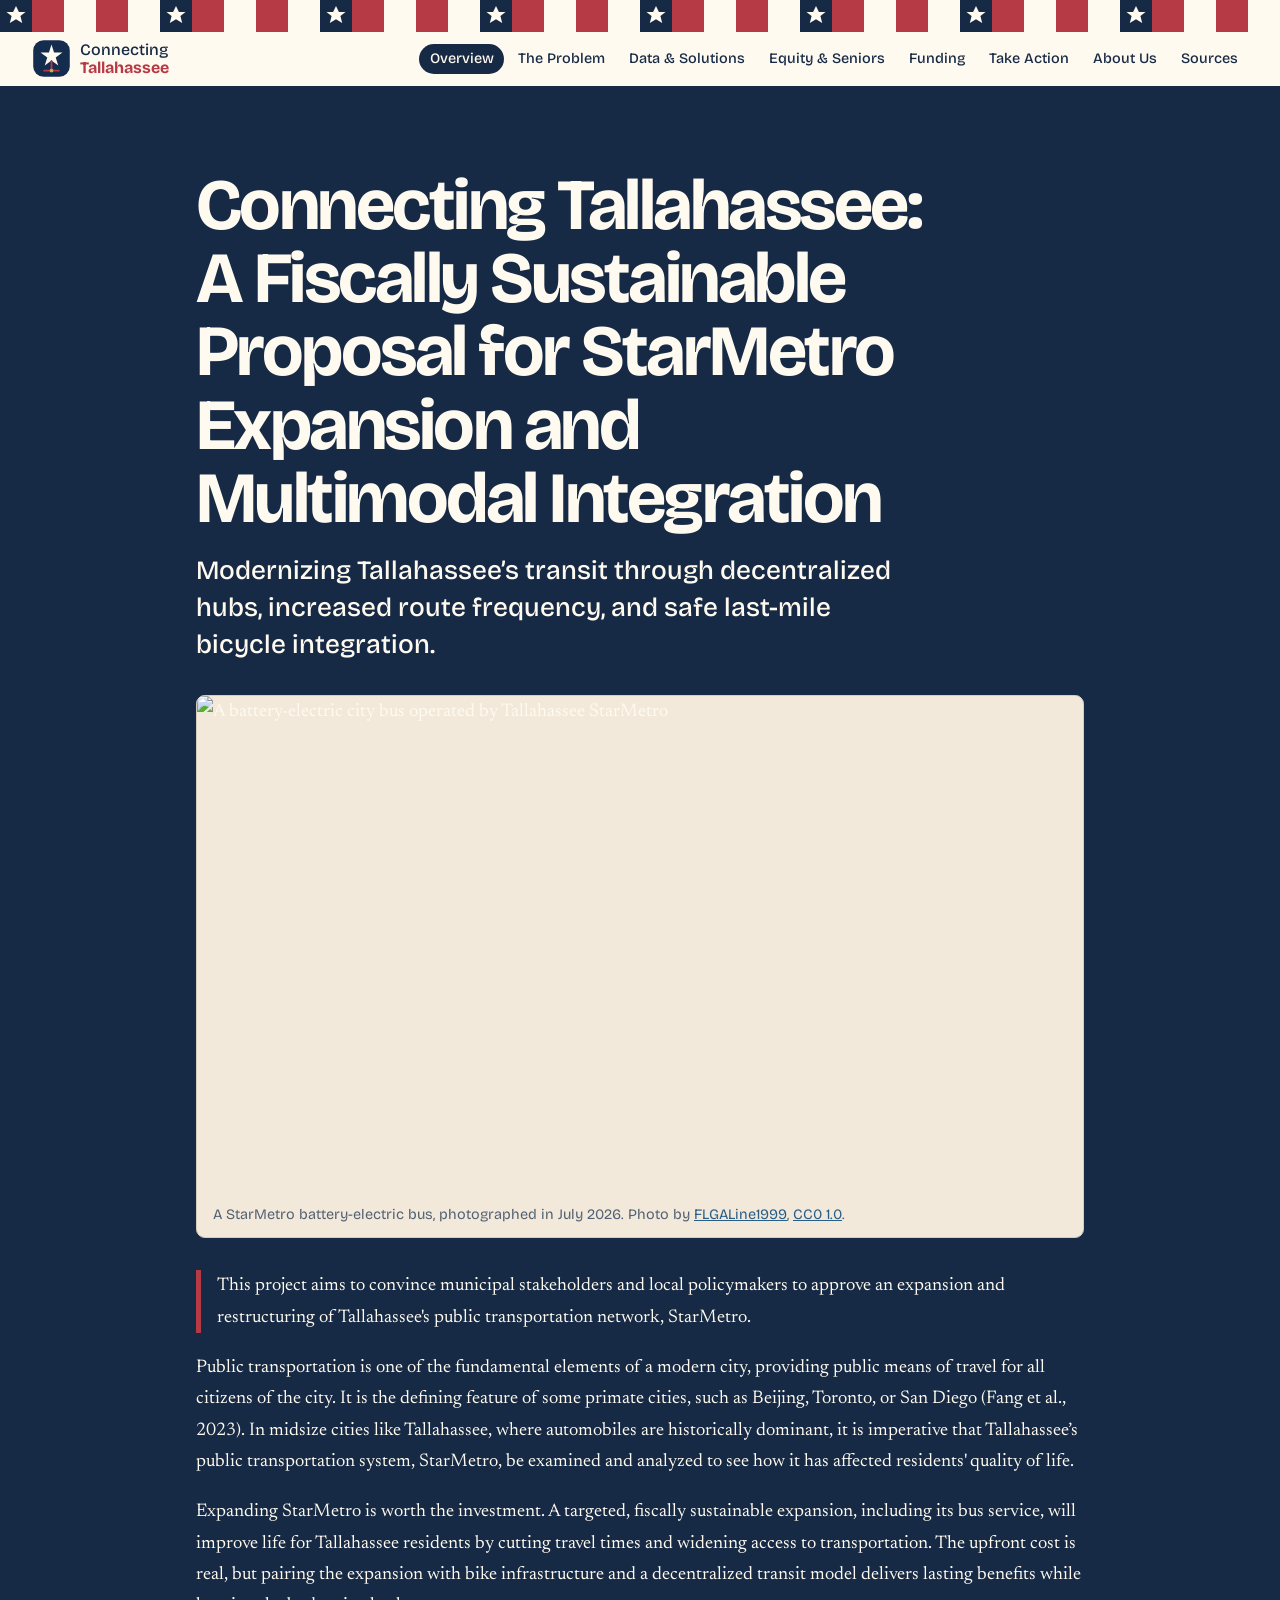
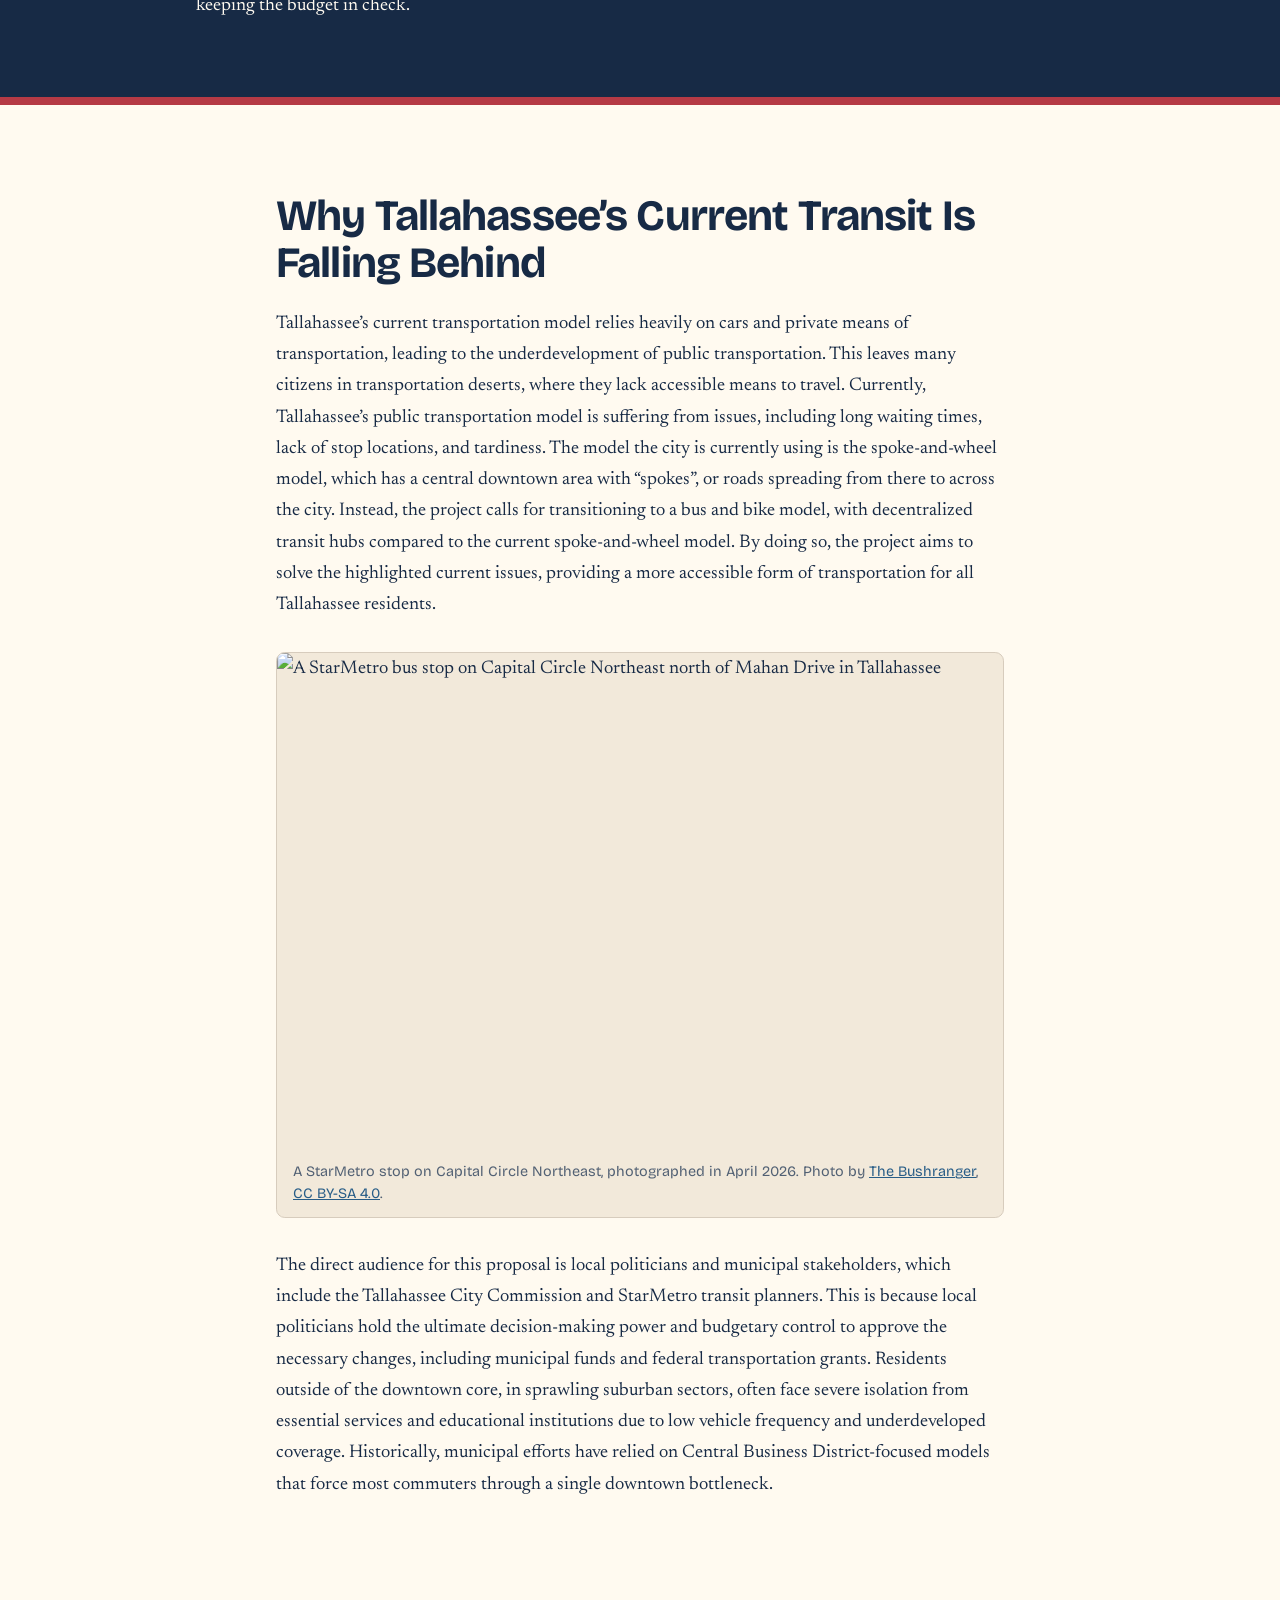
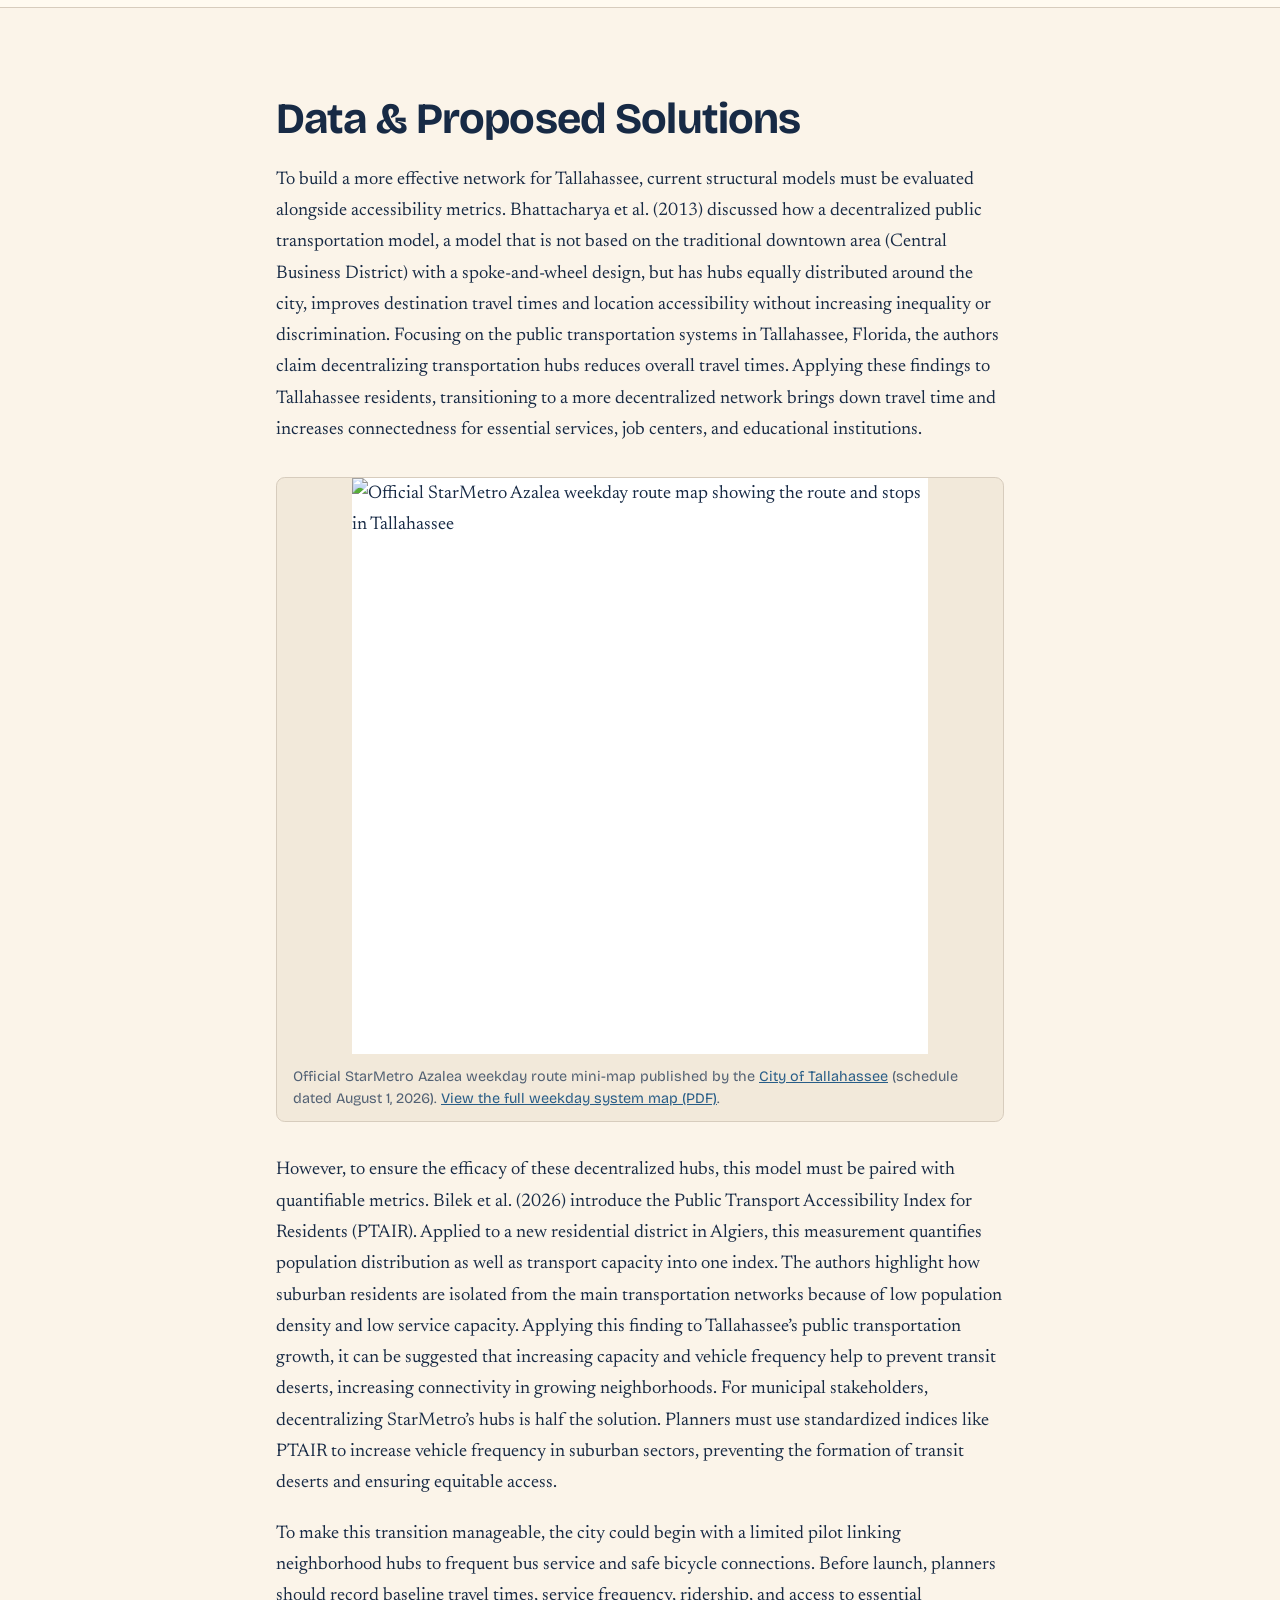
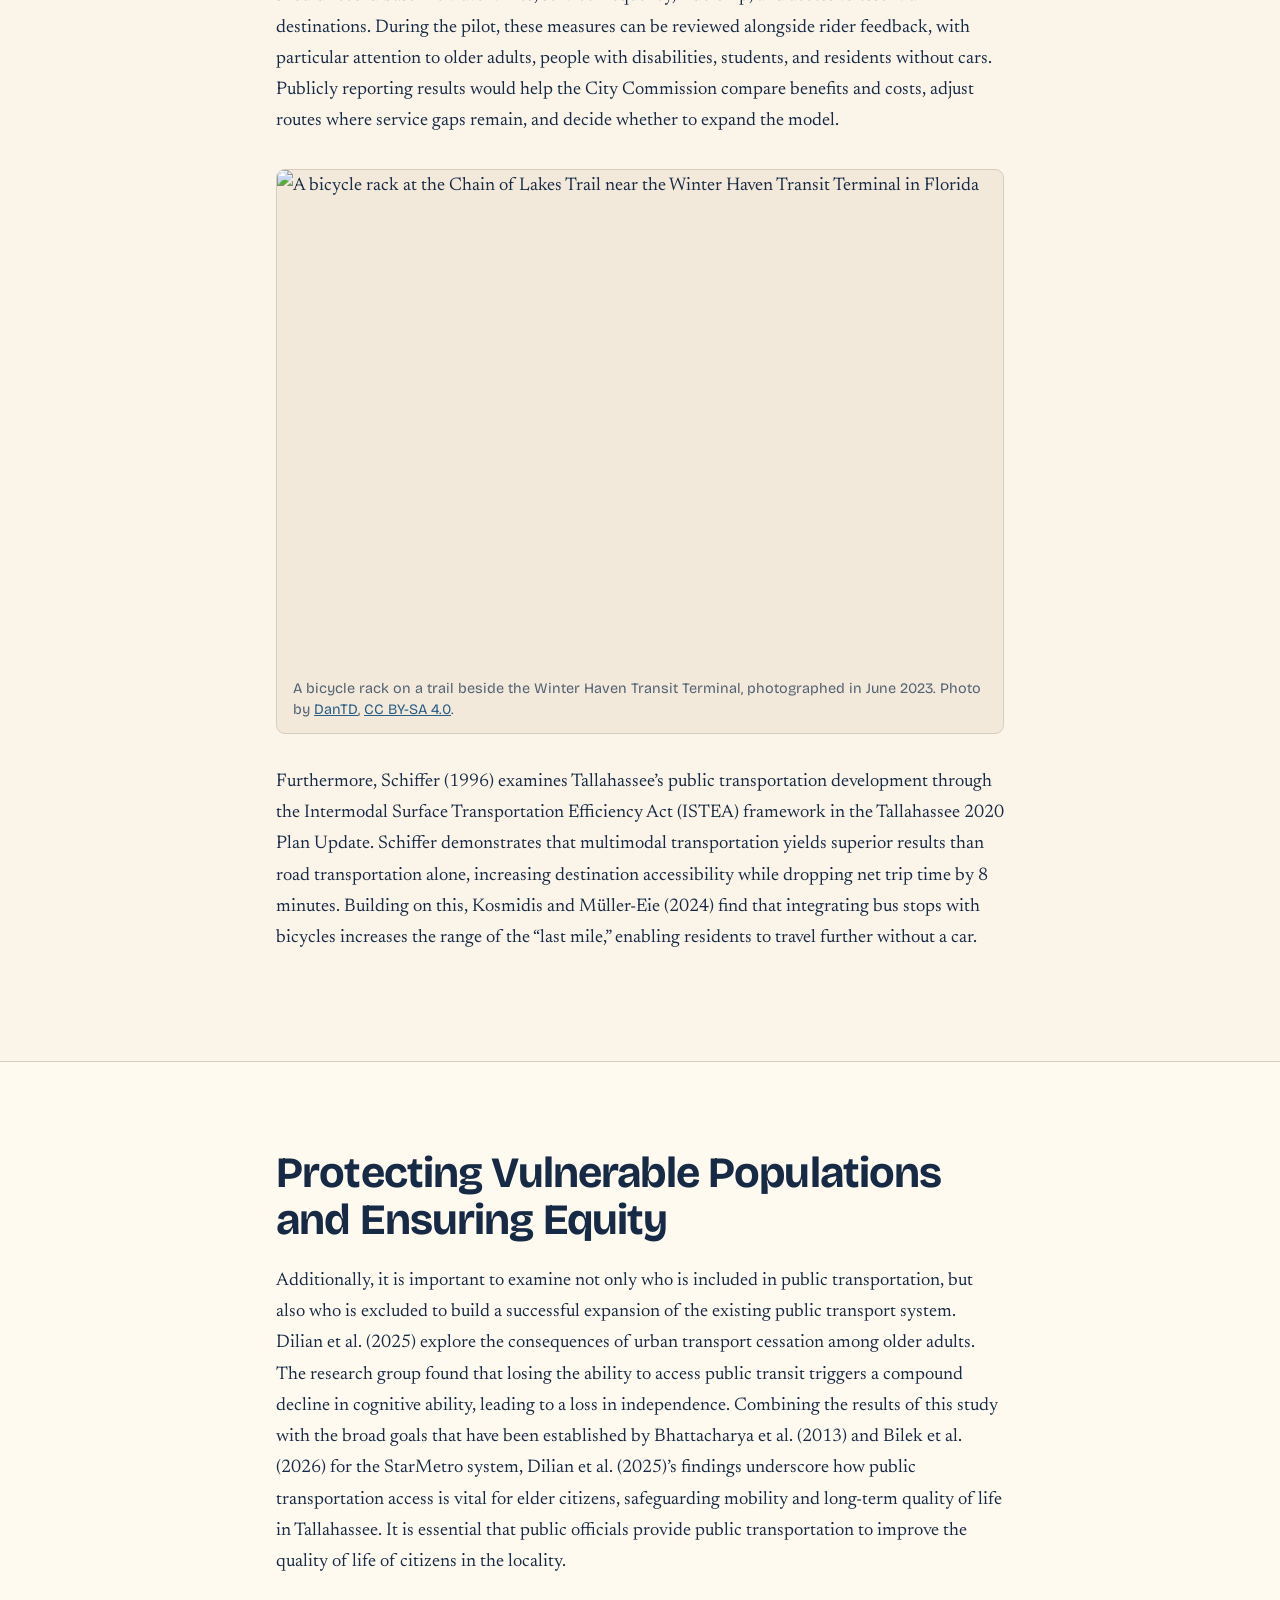
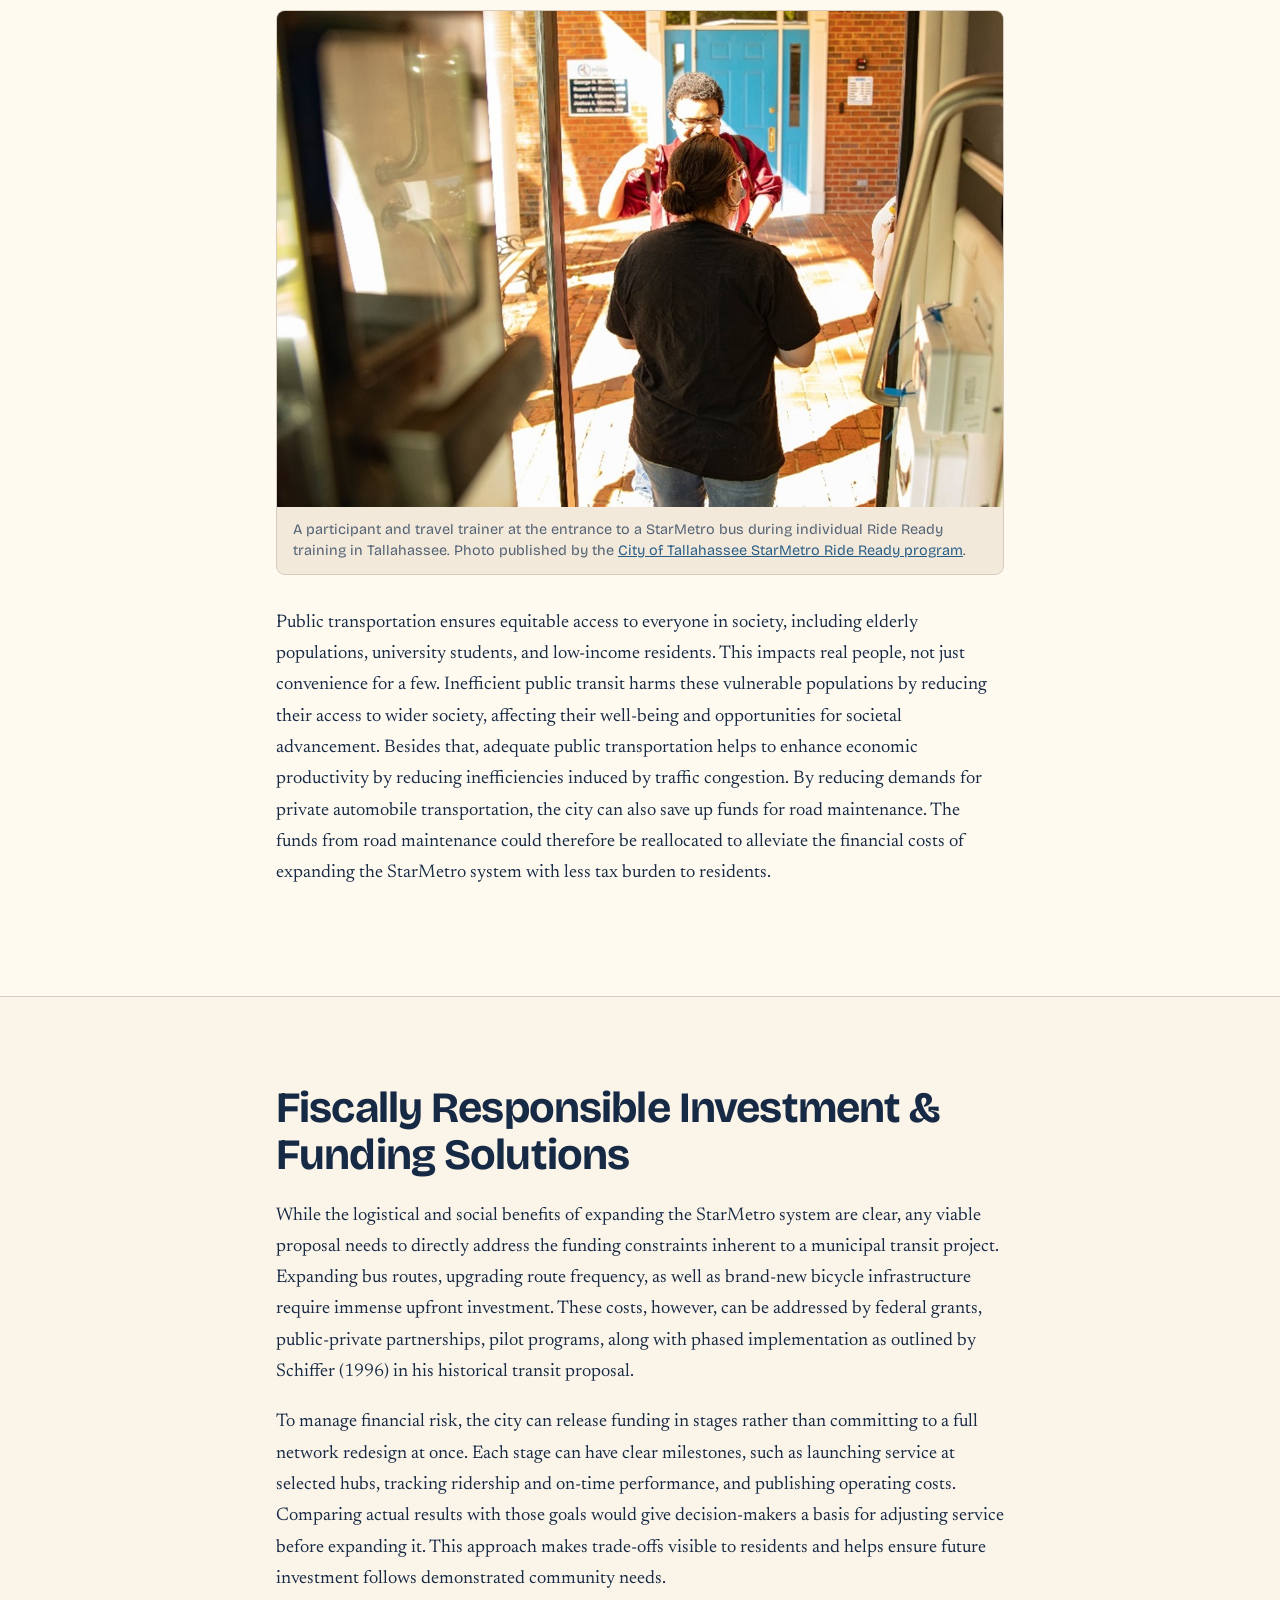
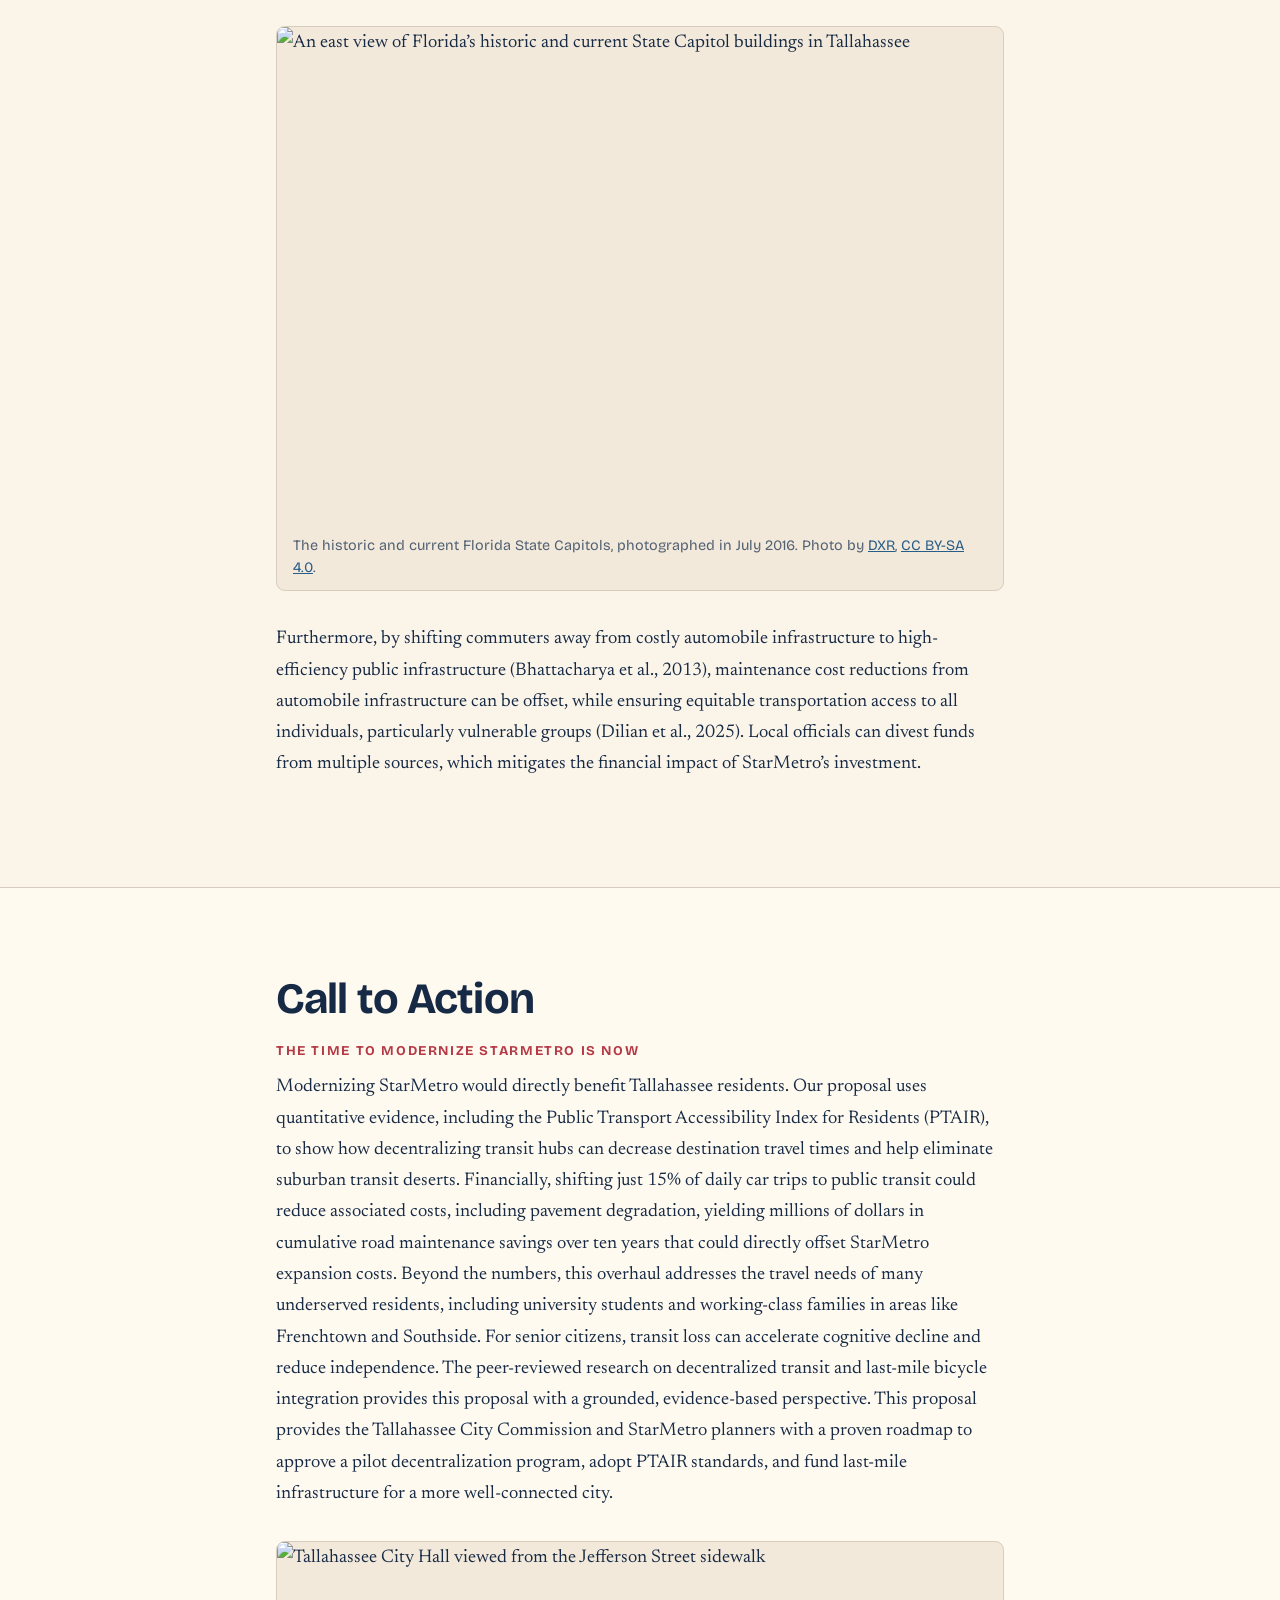
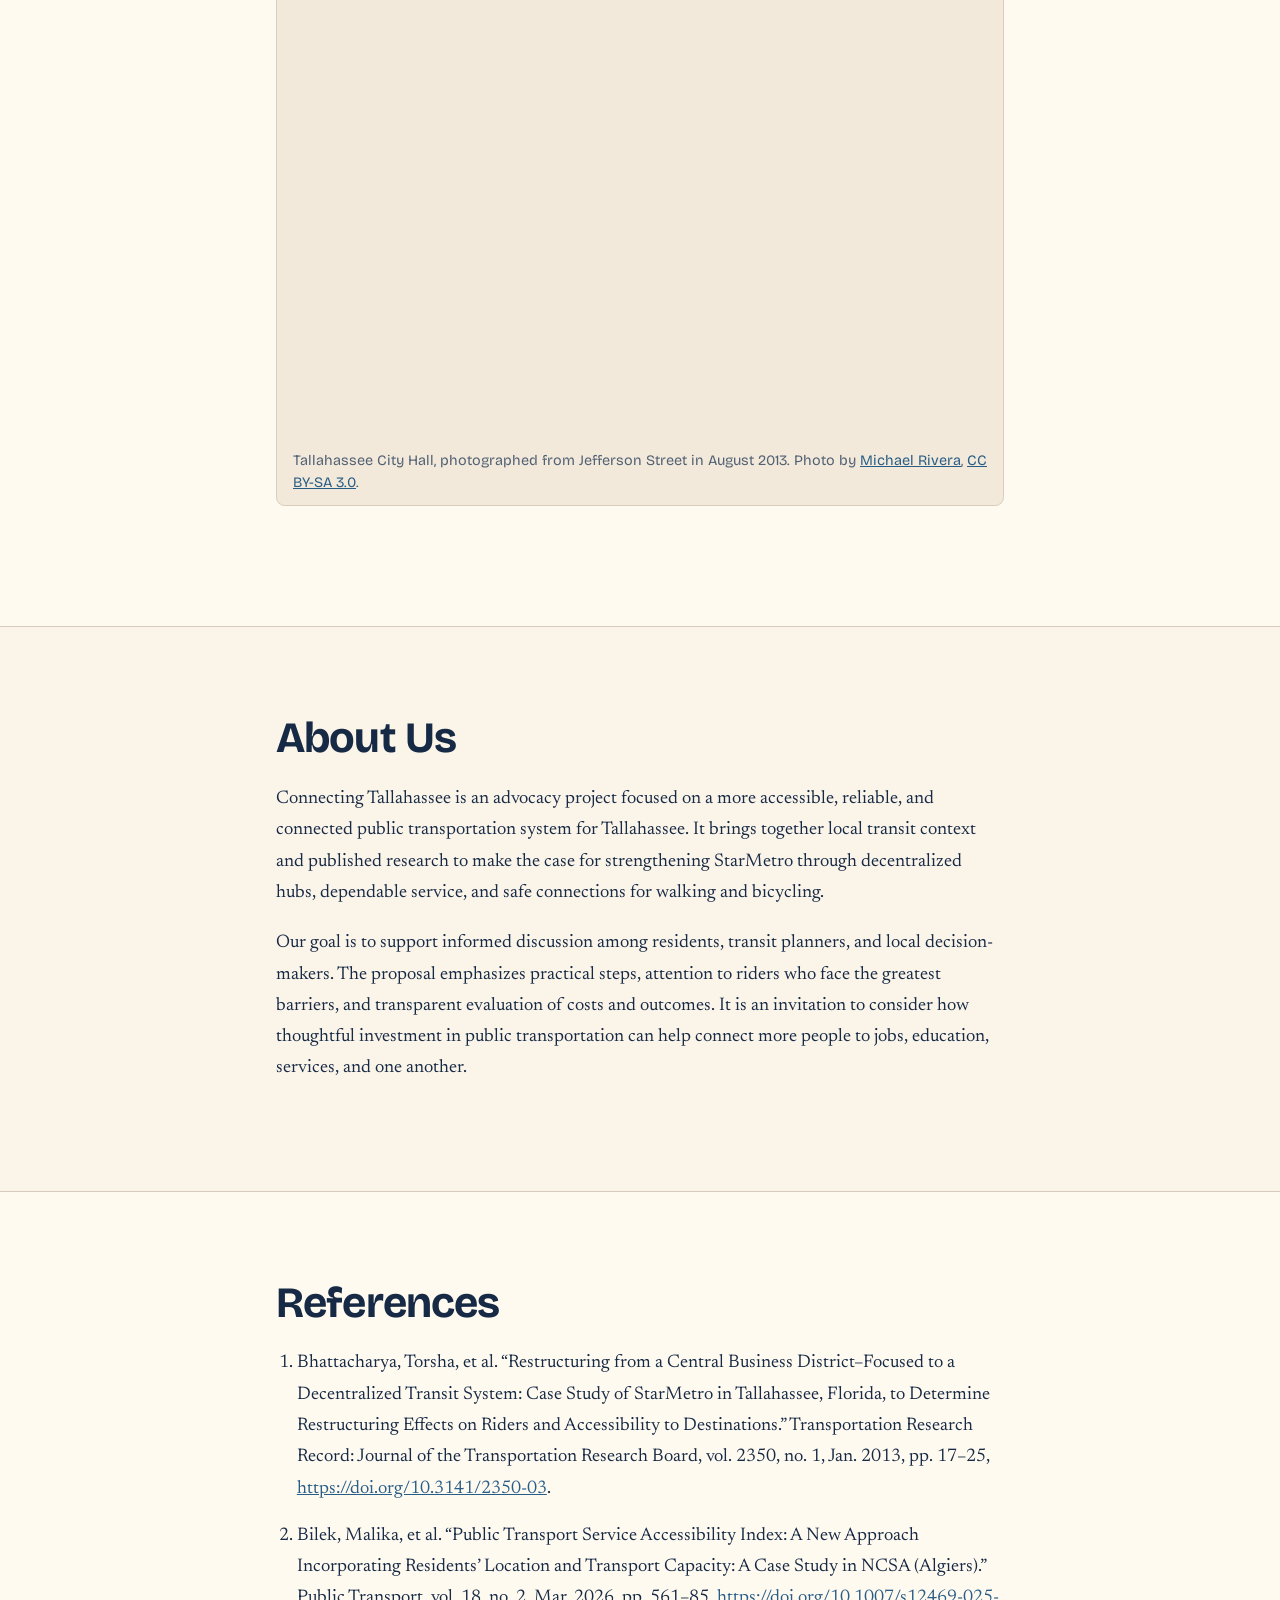
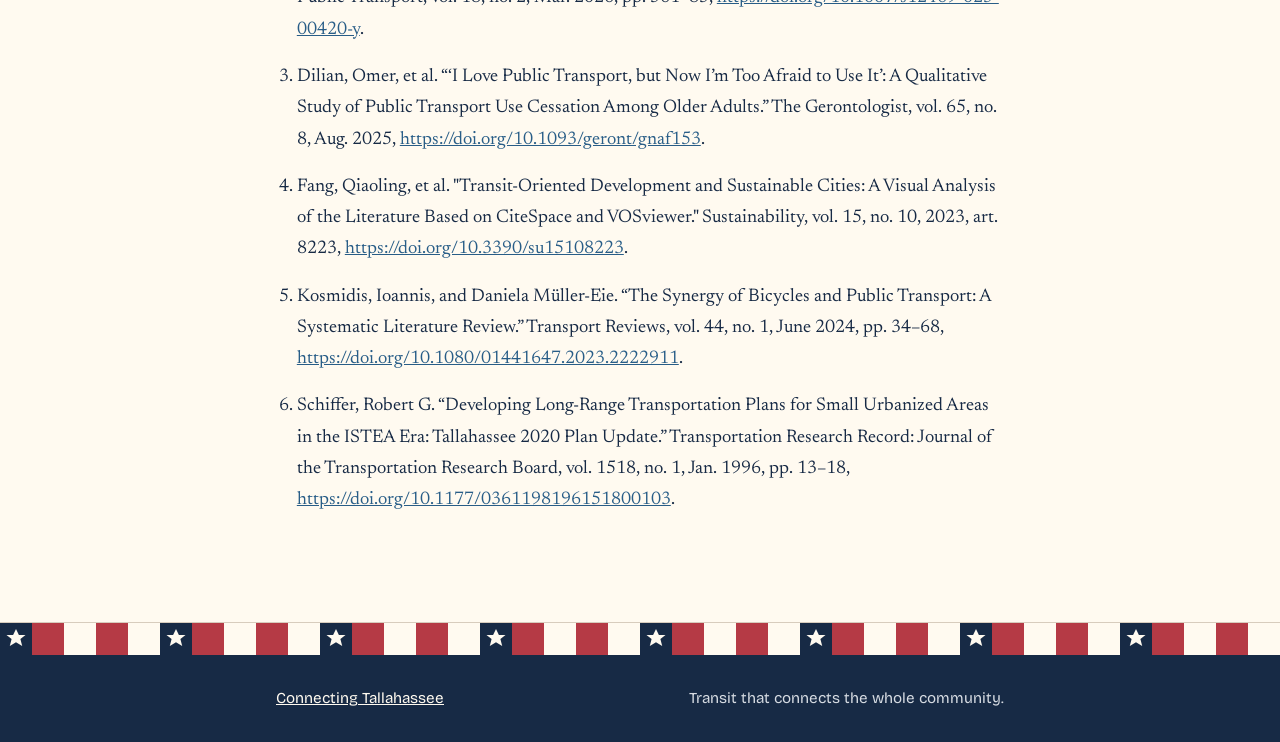
==== commit 2a222e5d: "Add files via upload" ====
--- a/index.html
+++ b/index.html
@@ -35,7 +35,8 @@
 <figcaption>A StarMetro battery-electric bus, photographed in July 2026. Photo by <a href="https://commons.wikimedia.org/wiki/File:Gillig_Low_Floor_BEV_-_Tallahassee_StarMetro_-_2507.jpg">FLGALine1999</a>, <a href="https://creativecommons.org/publicdomain/zero/1.0/">CC0 1.0</a>.</figcaption>
 </figure>
 <p class="lead">This project aims to convince municipal stakeholders and local policymakers to approve an expansion and restructuring of Tallahassee's public transportation network, StarMetro.</p>
-<p>Public transportation is one of the fundamental elements of a modern city, providing public means of travel for all citizens of the city. It is the defining feature of some primate cities, such as Beijing, Toronto, or San Diego (Fang et al., 2023). In midsize cities like Tallahassee, where automobiles are historically dominant, it is imperative that Tallahassee’s public transportation system, StarMetro, be examined and analyzed to see how it has affected residents' quality of life. This paper aims to answer the question: How will a targeted, fiscally sustainable expansion of StarMetro, including its bus service, improve Tallahassee residents’ quality of life while mitigating cost and service deficits? Although expanding Tallahassee’s public transportation network represents a sizable upfront cost, implementing bike infrastructure in combination with a decentralized transit model helps enhance Tallahassee’s residents’ quality of life by reducing travel times and improving transportation access, provided budget constraints are accounted for.</p>
+<p>Public transportation is one of the fundamental elements of a modern city, providing public means of travel for all citizens of the city. It is the defining feature of some primate cities, such as Beijing, Toronto, or San Diego (Fang et al., 2023). In midsize cities like Tallahassee, where automobiles are historically dominant, it is imperative that Tallahassee’s public transportation system, StarMetro, be examined and analyzed to see how it has affected residents' quality of life.</p>
+<p>Expanding StarMetro is worth the investment. A targeted, fiscally sustainable expansion, including its bus service, will improve life for Tallahassee residents by cutting travel times and widening access to transportation. The upfront cost is real, but pairing the expansion with bike infrastructure and a decentralized transit model delivers lasting benefits while keeping the budget in check.</p>
 </div>
 </header>
 <main>
--- a/style.css
+++ b/style.css
@@ -46,7 +46,7 @@
 .hero-detail { max-width: 42rem; color: #e3e5e9; font: 1.1rem/1.6 var(--body); }
 .hero .lead { color: var(--paper); }
 .lead { border-left: 5px solid var(--gold); padding-left: 1rem; }
-.page-section { padding: clamp(3rem, 7vw, 5.5rem) 0; border-bottom: 1px solid var(--line); scroll-margin-top: 6rem; }
+.page-section { padding: clamp(3rem, 7vw, 5.5rem) 0; border-bottom: 1px solid var(--line); }
 .page-section:nth-child(even) { background: color-mix(in srgb, var(--panel) 34%, var(--paper)); }
 .page-section h2 { margin: 0 0 1.25rem; font: 700 clamp(1.8rem, 5vw, 2.7rem)/1.1 var(--head); letter-spacing: -.02em; }
 .section-kicker { margin: 0 0 .65rem; }
